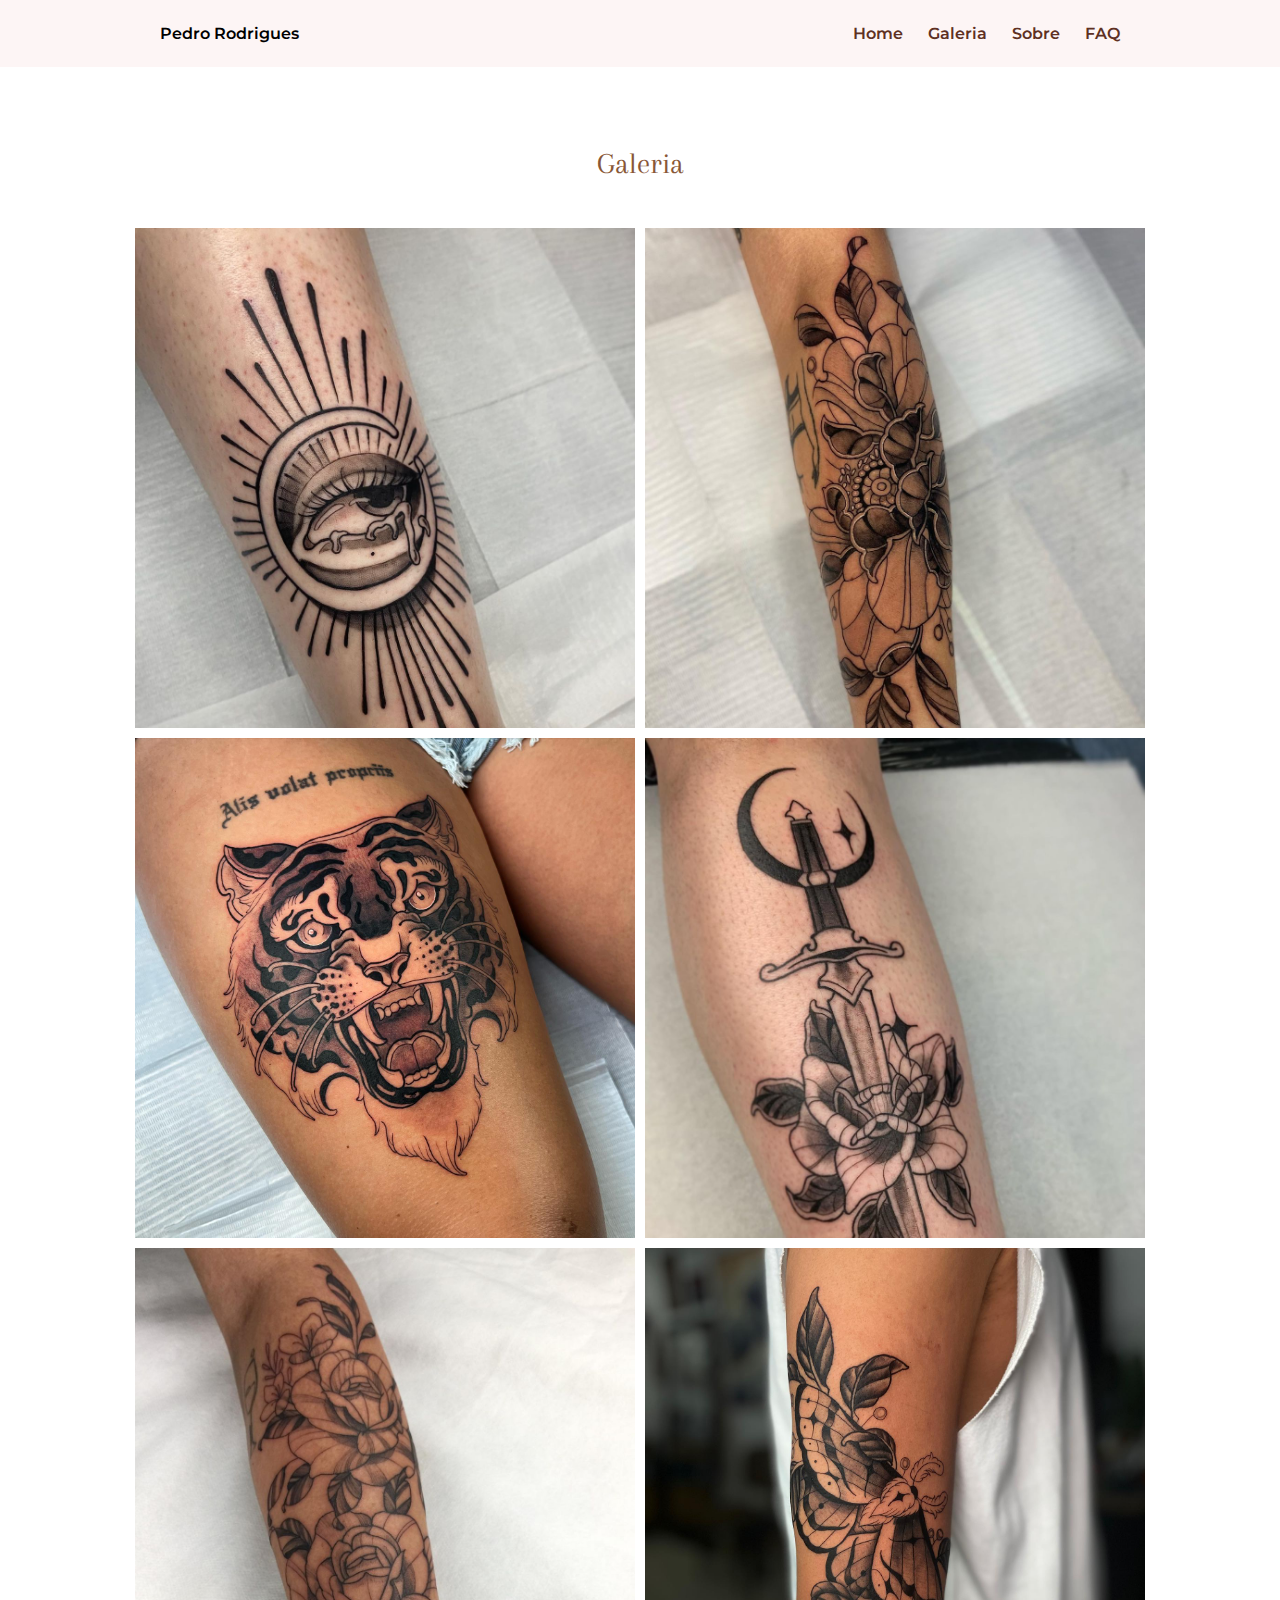
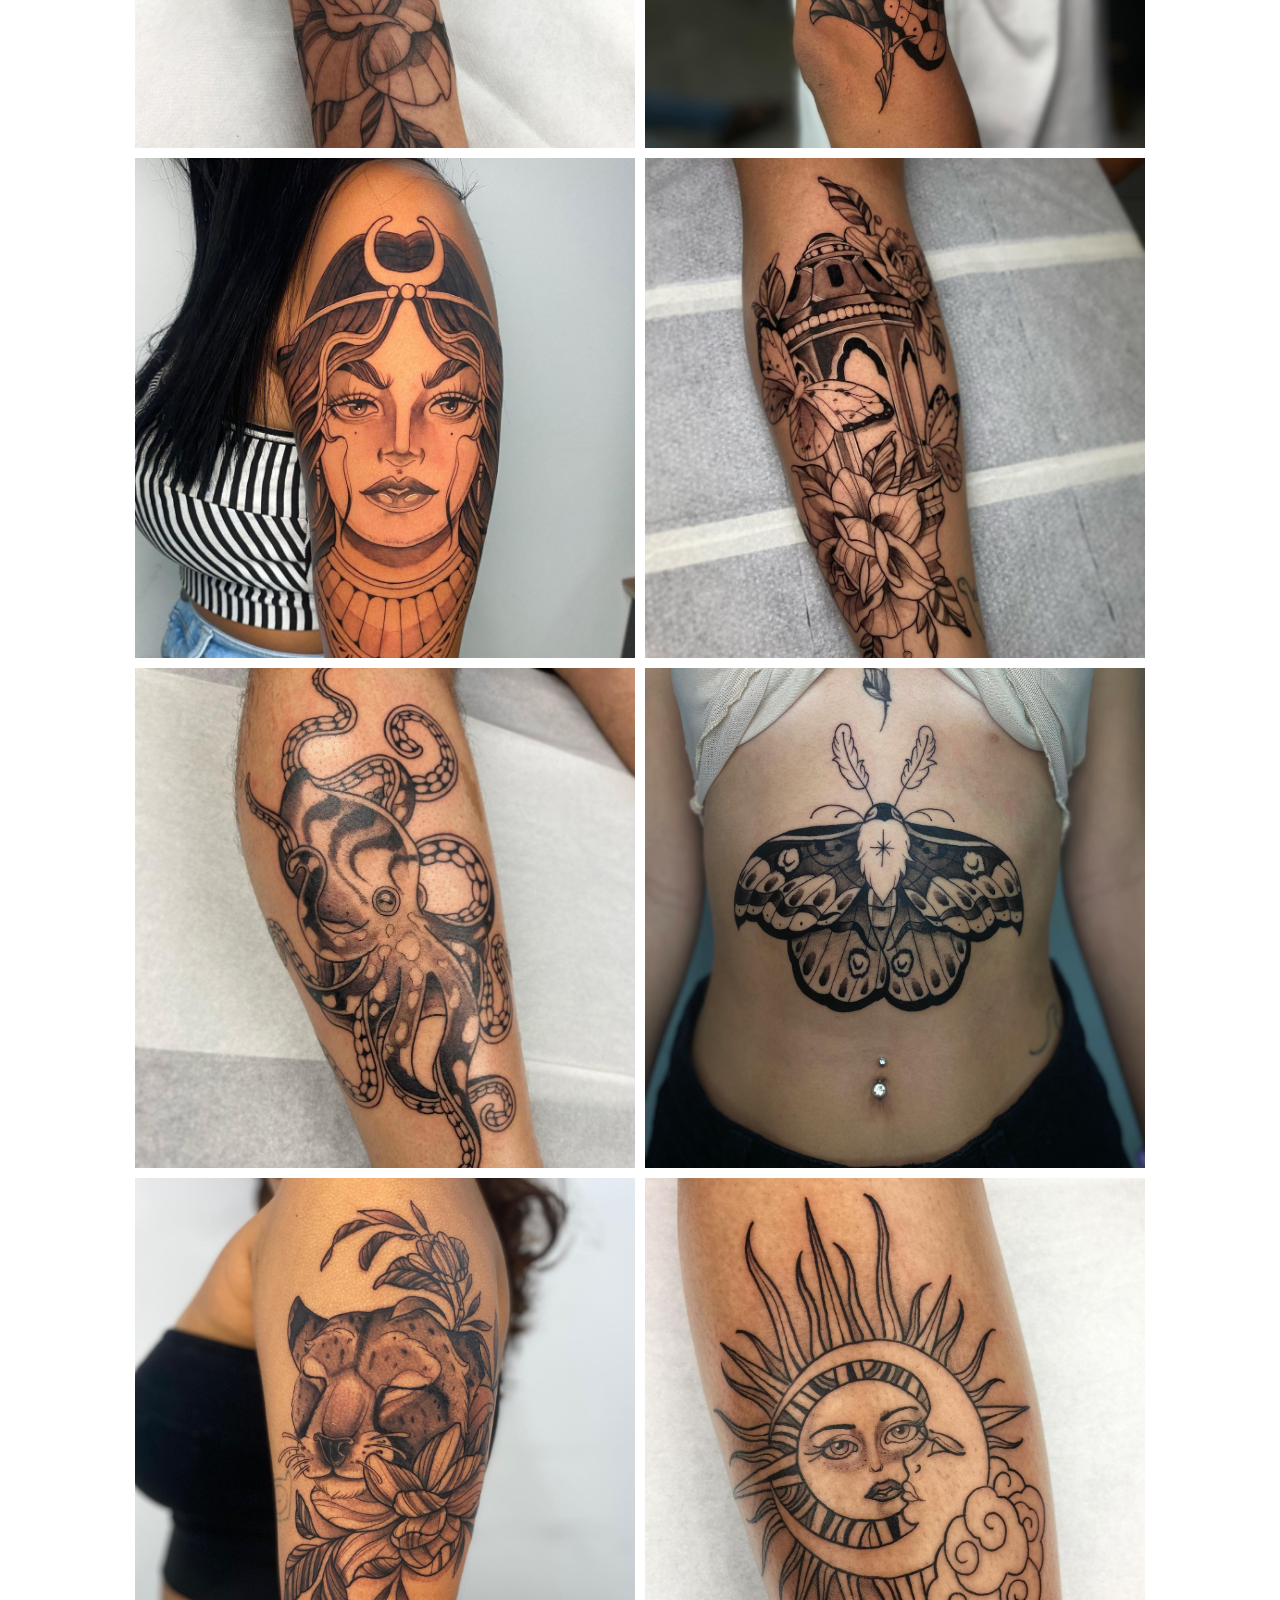
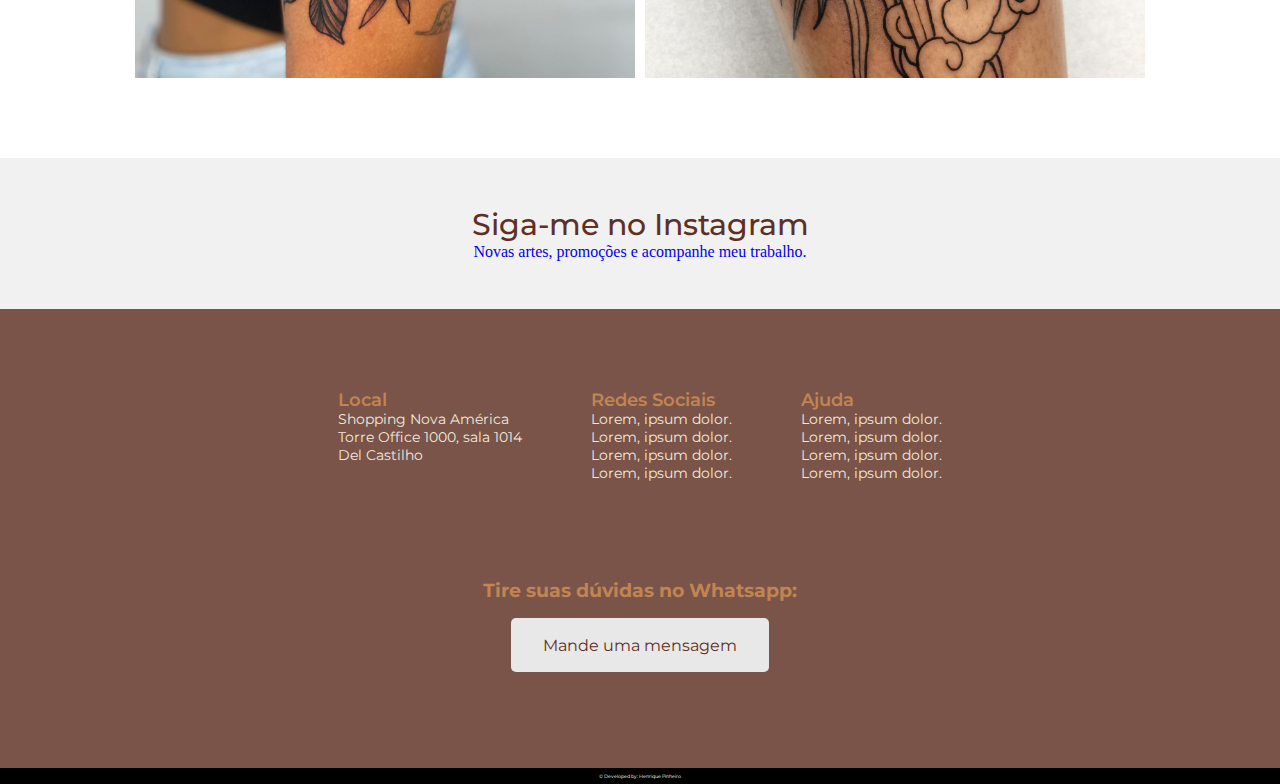
==== portfolio.html @ 28af2054 "feat: portfolio.html" ====
<!DOCTYPE html>
<html lang="pt-BR">
<head>
    <meta charset="UTF-8">
    <meta name="viewport" content="width=device-width, initial-scale=1.0">
    <title>Pedro Rodrigues | Tattoo</title>
    <link rel="stylesheet" href="./styles.css">
    <link rel="preconnect" href="https://fonts.googleapis.com">
    <link rel="preconnect" href="https://fonts.gstatic.com" crossorigin>
    <link href="https://fonts.googleapis.com/css2?family=Arapey:ital@0;1&family=Cormorant+Garamond:ital,wght@0,400;0,600;0,700;1,300;1,500;1,700&family=Montserrat:ital,wght@0,200;0,300;0,400;0,500;0,600;0,700;0,900;1,400;1,500&display=swap" rel="stylesheet">
    <link rel="stylesheet" href="https://cdnjs.cloudflare.com/ajax/libs/font-awesome/6.4.0/css/all.min.css"
    integrity="sha512-iecdLmaskl7CVkqkXNQ/ZH/XLlvWZOJyj7Yy7tcenmpD1ypASozpmT/E0iPtmFIB46ZmdtAc9eNBvH0H/ZpiBw=="
    crossorigin="anonymous" referrerpolicy="no-referrer" />
    <link rel="stylesheet" href="https://cdnjs.cloudflare.com/ajax/libs/font-awesome/6.4.2/css/all.min.css" integrity="sha512-z3gLpd7yknf1YoNbCzqRKc4qyor8gaKU1qmn+CShxbuBusANI9QpRohGBreCFkKxLhei6S9CQXFEbbKuqLg0DA==" crossorigin="anonymous" referrerpolicy="no-referrer" />
<body>
  <header>  
    <h1 href="#" class="logo">Pedro Rodrigues</h1>
    <nav class="navbar">
      <ul class="menu">
        <li class="item">
          <a href="#" class="link">Home</a>
        </li>
        <li class="item">
          <a href="#" class="link">Galeria</a>
        </li>
        <li class="item">
          <a href="#" class="link">Sobre</a>
        </li>
        <li class="item">
          <a href="#" class="link">FAQ</a>
        </li>
      </ul>
      <div class="hamburger">
        <span class="bar"></span>
        <span class="bar"></span>
        <span class="bar"></span>
      </div>
    </nav>
  </header>

  <section class="gallery">
    <div class="gallerysize">
      <h1 class="titlegallery">Galeria</h1>
      <div class="tattoos">
        <figure><img src="./img/tattoo1.jpg" alt="Tatugem 1"></figure>
        <figure><img src="./img/tattoo2.jpg" alt="Tatugem 2"></figure>
        <figure><img src="./img/tattoo3.jpg" alt="Tatugem 3"></figure>
        <figure><img src="./img/tattoo4.jpg" alt="Tatugem 4"></figure>
        <figure><img src="./img/tattoo5.jpg" alt="Tatugem 5"></figure>
        <figure><img src="./img/tattoo6.jpg" alt="Tatugem 6"></figure>
        <figure><img src="./img/tattoo7.jpg" alt="Tatugem 7"></figure>
        <figure><img src="./img/tattoo8.jpg" alt="Tatugem 8"></figure>
        <figure><img src="./img/tattoo9.jpg" alt="Tatugem 9"></figure>
        <figure><img src="./img/tattoo13.jpg" alt="Tatugem 7"></figure>
        <figure><img src="./img/tattoo12.jpg" alt="Tatugem 8"></figure>
        <figure><img src="./img/tattoo14.jpg" alt="Tatugem 9"></figure>
      </div>
    </div>
  </section>

  <a href="#" class="cardinsta">
    <h1>Siga-me no Instagram</h1>
    <p>Novas artes, promoções e acompanhe meu trabalho.</p>
  </a>

  <footer>
      <div class="sectionsfooter">
        <div class="divfooter">
          <h2>Local</h2>
          <p>Shopping Nova América</p>
          <p>Torre Office 1000, sala 1014</p>
          <p>Del Castilho</h3>
        </div>
        <div class="divfooter">
          <h2>Redes Sociais</h2>
          <p>Lorem, ipsum dolor.</p>
          <p>Lorem, ipsum dolor.</p>
          <p>Lorem, ipsum dolor.</p>
          <p>Lorem, ipsum dolor.</p>
        </div>
        <div class="divfooter">
          <h2>Ajuda</h2>
          <p>Lorem, ipsum dolor.</p>
          <p>Lorem, ipsum dolor.</p>
          <p>Lorem, ipsum dolor.</p>
          <p>Lorem, ipsum dolor.</p>
        </div>
      </div>
      <div class="linkfooter">
        <p>Tire suas dúvidas no Whatsapp:</p>
        <a href="#">Mande uma mensagem</a>
      </div>
     
  </footer>
  <p class="cop">© Developed by: <a href="#">Henrique Pinheiro</a></p>
  <script src="./main.js"></script>
</body>
</html>
---- styles.css ----
:root {
    --color-bege: #F5F5DC;
    --color-white-less: #fdf5f5;
    --color-bege-claro: #f3e9dc;
    --color-marrom-1: #895737;
    --color-marrom-2: #5e3023;
    --color-marrom-1e5: #c08552;
    --font: 'Montserrat', sans-serif;
    --font-two: 'Cormorant Garamond', serif;
    --font-arapey: 'Arapey', serif;
}

* {
    margin: 0;
    padding: 0;
    border: 0;
    box-sizing: border-box;
    font-size: 100%;
    font: inherit;
    scroll-behavior: smooth;
    vertical-align: baseline;
    list-style: none;
    text-decoration: none;
}

/* HEADER */
/* HEADER */
/* HEADER */

header {
    display: flex;
    justify-content: space-between;
    background-color: var(--color-white-less);
    padding: 1.5rem 10rem;
}
header h1 {
    font-family: var(--font);
    font-weight: 600;
}
nav {
    display: flex;
    align-items: center;
}
nav ul {
    display: flex;
    gap: 25px;
}
nav ul li a {
    font-family: var(--font);
    color: var(--color-marrom-2);
    font-weight: 600;
}

.hamburger {
    cursor: pointer;
    display: none;
}
.hamburger .bar {
    display: block;
    width: 25px;
    height: 3px;
    margin: 5px auto;
    -webkit-transition: all 0.3 ease-in-out;
    transition: all 0.3 ease-in-out;
    background-color: black;
}

/* MAIN */
/* MAIN */
/* MAIN */

main {
    display: flex;
    flex-direction: column;
    justify-content: center;
    align-items: center;

    height: 80vh;
    background-color: #7a5449;
}

main h1 {
    font-family: var(--font);
    color: var(--color-white-less);
    font-size: 3rem;
}
main h2 {
    font-family: var(--font);
    color: var(--color-white-less);
    font-size: 1.2rem;
}


/* INTRODUCTION */
/* INTRODUCTION */
/* INTRODUCTION */

.containertextintro {
    margin: 4rem 0rem 5rem 0rem;
}
.textintro {
    font-family: var(--font-arapey);
    font-size: 1.3rem;
    color: #1F2021;
    text-align: center;
    margin: 5px 0;
}
.threepoints {
    display: flex;
    flex-direction: column;
    justify-content: center;
    align-items: center;
    gap: 10px;
    margin-bottom: 5rem;
}
.threepoints span {
    width: 6px;
    height: 6px;
    background-color: #1F2021;
    display: block;
    border-radius: 100%;
}
.pedidopedro, .pedidopedro2 {
    display: grid;
    grid-template-columns: 1fr 1fr;
    width: 100%;
    height: 70vh;
    position: relative;
}
.pedidopedro .portfoliopedro,
.pedidopedro .tattoosautorais {
  width: 100%;
  height: 100%;
  background-size: cover;
  background-repeat: no-repeat;
  background-position: center;
  position: relative;
  display: flex;
  justify-content: center;
  flex-direction: column;
  align-items: center;
}
.pedidopedro .portfoliopedro {
    background-image: url('./img/bgportf.jpg'); 
  }
  .pedidopedro .tattoosautorais {
    background-image: url('./img/bgautorais.jpg'); 
  }
  .pedidopedro a {
    color: white; 
    font-size: 5rem; 
    text-align: center;
    z-index: 1;
    border-bottom: 1px solid #fff;
    text-align: center;
    font-family: "Montserrat", sans-serif, monospace;
    box-shadow: inset 0 0 0 0 #d4d4d4;
    -webkit-transition: ease-out 0.4s;
    -moz-transition: ease-out 0.4s;
    transition: ease-out 0.4s;
    &:hover {
      box-shadow: inset 400px 0 0 0 #ffffff;
      color: #7a5449;
    }
  }
  .pedidopedro .portfoliopedro p,
  .pedidopedro .tattoosautorais p {
    font-family: var(--font-arapey);
    font-size: 1.5rem;
    margin-top: 1rem;
    color: #d6d6d6;
  }
.aboutme {
    background-color: #7a5449;
    font-family: "Montserrat", sans-serif, monospace;
    color: #fff;
    font-size: 1rem;
    padding: 2rem 1.5rem;
}
.pedroimg {
    background-image: url('./img/bgtattoo.jpg'); 
    width: 100%;
  height: 100%;
  background-size: cover;
  background-repeat: no-repeat;
  background-position: center;
}

.portfoliogallerycontainer {
    display: flex;
    flex-wrap: wrap;
}

/* GALLERY */
/* GALLERY */
/* GALLERY */

.gallery {
    display: flex;
    flex-direction: column;
    justify-content: center;
    align-items: center;
    background-color: #FFF;
}
.gallerysize {
	width: 100%;
	margin: 0 auto;

    margin: 5rem 0rem;
}
.gallerysize .titlegallery {
    text-align: center;
    font-size: 1.9rem;
    font-family: var(--font-arapey);
    color: var(--color-marrom-1);
    font-weight: 500;
}
.gallerysize .tattoos {
    display: flex;
    gap: 10px;
    flex-wrap: wrap;
    justify-content: center;
    align-items: center;
    margin-top: 3rem;
}
.figureinsta {
    display: flex;
    flex-direction: column;
    background-color: var(--color-marrom-2);
    justify-content: center;
    align-items: center;
}
.gallerysize .tattoos figure .img {
    width: 500px;

    display: flex;
    flex-direction: column;
    justify-content: center;
    align-items: center;
}
.gallerysize .tattoos figure {
    overflow: hidden;
    aspect-ratio: 1;
    max-width: 500px;
}
@media (max-width: 980px) {
    .gallerysize .tattoos figure {
        max-width: 460px;
    }
}
@media (max-width: 930px) {
    .gallerysize .tattoos figure {
        max-width: 390px;
    }
}
@media (max-width: 785px) {
    .gallerysize .tattoos figure {
        max-width: 340px;
    }
}
@media (max-width: 690px) {
    .gallerysize .tattoos figure {
        max-width: 300px;
    }
}
@media (max-width: 600px) {
    .gallerysize .tattoos figure {
        max-width: 100%;
        padding: 1rem;
    }
}
.gallerysize .tattoos figure img {
    width: 100%;
    cursor: pointer;
    -webkit-transform: scale(1);
	transform: scale(1);
	-webkit-transition: .3s ease-in-out;
	transition: .3s ease-in-out;
}
.gallerysize figure:hover img {
    -webkit-transform: scale(1.3);
	transform: scale(1.3);
}

.cardinsta {
    width: 100%;
    background-color: #f1f1f1;
    padding: 3rem 0rem;
    display: flex;
    flex-direction: column;
    justify-content: center;
    align-items: center;
}
.cardinsta h1 {
    text-align: center;
    font-size: 1.9rem;
    font-family: var(--font);
    color: var(--color-marrom-2);
    font-weight: 500;
}


/* DOUBTS */
/* DOUBTS */
/* DOUBTS */

.doubts {
    background-color: var(--color-white-less);
}
.doubtssize {
    max-width: 1000px;
	width: 100%;
	margin: 0 auto;

    padding: 7rem 0rem 2rem 0rem;
}
.doubtssize .faqtitle {
    position: relative;
}
.doubtssize .faqtitle h1 {
    text-align: center;
    font-size: 8rem;
    font-family: var(--font-arapey);
    font-weight: 600;
    background: linear-gradient(to bottom, #c08552, #F5F5DC);
    -webkit-background-clip: text;
    color: transparent;
    opacity: 60%;
}
.doubtssize .faqtitle p {
    position: absolute;
    left: 30%;
    top: 33%;

    font-size: 3rem;
    font-family: var(--font-two);
    color: var(--color-marrom-2);
}
.cardsdoubts {
    margin-top: 1rem;
}
.cardquestion {
    &:nth-child(-n + 3) {
        border-bottom: 2px solid #e9e8e8;
    }
}
.question {
    display: flex;
    align-items: center;
    justify-content: space-between;
    padding: 2.2rem;
    cursor: pointer;
}
.question:hover {
    background-color: #f6f6f6;
}
.question:hover h2 {
    text-decoration: underline;
}
.cardquestion .question h2 {
    font-size: 1.2rem;
    font-family: var(--font);
    font-weight: 550;
}
.cardquestion .answer {
    display: none;
    padding: 1.4rem 0rem 2rem 2.2rem;
}
.cardquestion .answer.active {
    display: block;
}
.cardquestion .answer p {
    font-family: var(--font);
    font-weight: 450;
    color: #000;
    margin-top: .6rem;
}

.orcament {
    background-color: var(--color-white-less);
    padding: 1rem 0rem;
}
.sizeorcament {
    max-width: 800px;
    width: 100%;
    margin: 0 auto;
}
.sizeorcament h1 {
    font-size: 1.2rem;
    font-family: var(--font);
    font-weight: 550;
    text-align: center;
    margin-bottom: 4rem;
}
.sizeorcament .doubtsbutton {
    padding: 1.5rem 2rem;
    background-color: var(--color-marrom-2);
    font-family: var(--font);
    color: #ffffff;
}

/* FOOTER */
/* FOOTER */
/* FOOTER */

footer {
    background-color: #7a5449;
    padding: 5rem 5rem 0rem 5rem;

    display: flex;
    flex-direction: column;
    align-items: center;
    justify-content: center;
}
.sectionsfooter {   
    width: 60%;
    display: flex;
    justify-content: space-around;
}
.linkfooter {
    display: flex;
    flex-direction: column;
    justify-content: center;
    align-items: center;
    padding: 6rem 0rem;
}
.linkfooter p {
    font-family: var(--font);
    color: var(--color-marrom-1e5);
    font-size: 1.2rem;
    font-weight: 700;
}
.linkfooter a {
    background-color: #e9e8e8;
    padding: 1.1rem 2rem;
    border-radius: 5px;
    margin-top: 1rem;
    font-family: var(--font);
    color: var(--color-marrom-2);
}
.divfooter {
    display: flex;
    flex-direction: column;
}
.divfooter h2 {
    font-family: var(--font);
    color: var(--color-marrom-1e5);
    font-size: 1.1rem;
    font-weight: 600;
}
.divfooter p {
    font-family: var(--font);
    color: var(--color-bege-claro);
    font-size: .9rem;
}


.cop {
    background-color: #000000;
    text-align: center;
    font-family: var(--font);
    color: #fff;
    padding: .3rem;
    font-size: .3rem;
}
.cop a {
    font-family: var(--font);
    color: #fff;
    font-size: .3rem;
}


/* RESPONSIVE 678px */
/* RESPONSIVE 678px */
/* RESPONSIVE 678px */

@media (max-width: 678px) {
    header {
        padding: 1.5rem 2rem;
    }
    .menu {
        position: fixed;
        z-index: 777;
        left: -100%;
        top: 0px;
        gap: 0;
        flex-direction: column;
        justify-content: center;
        background-color: var(--color-marrom-2);
        width: 100%;
        height: 100%;
        text-align: center;
        transition: 0.3s;
    }
    .item {
        margin: 25px 0;
    }
    .link {
        color: white;
      }
      .menu.active {
        left: 0;
      }
      .hamburger {
        display: block;
        z-index: 777;
      }
      .hamburger.active {
        position: fixed;
        right: 15px;
      }
      .hamburger.active .bar:nth-child(2) {
        opacity: 0;
      }
      .hamburger.active .bar:nth-child(1) {
        transform: translateY(8px) rotate(45deg);
        background-color: white;
      }
      .hamburger.active .bar:nth-child(3) {
        transform: translateY(-8px) rotate(-45deg);
        background-color: white;
      }


    .sizeabout {
        flex-direction: column;
        justify-content: center;
        align-items: center;
    }
    .sizeabout img {
        max-width: 100%;
    }
    .sizeabout h1, .sizeabout p {
        text-align: center;
        padding: 0rem 1rem;
    }
}
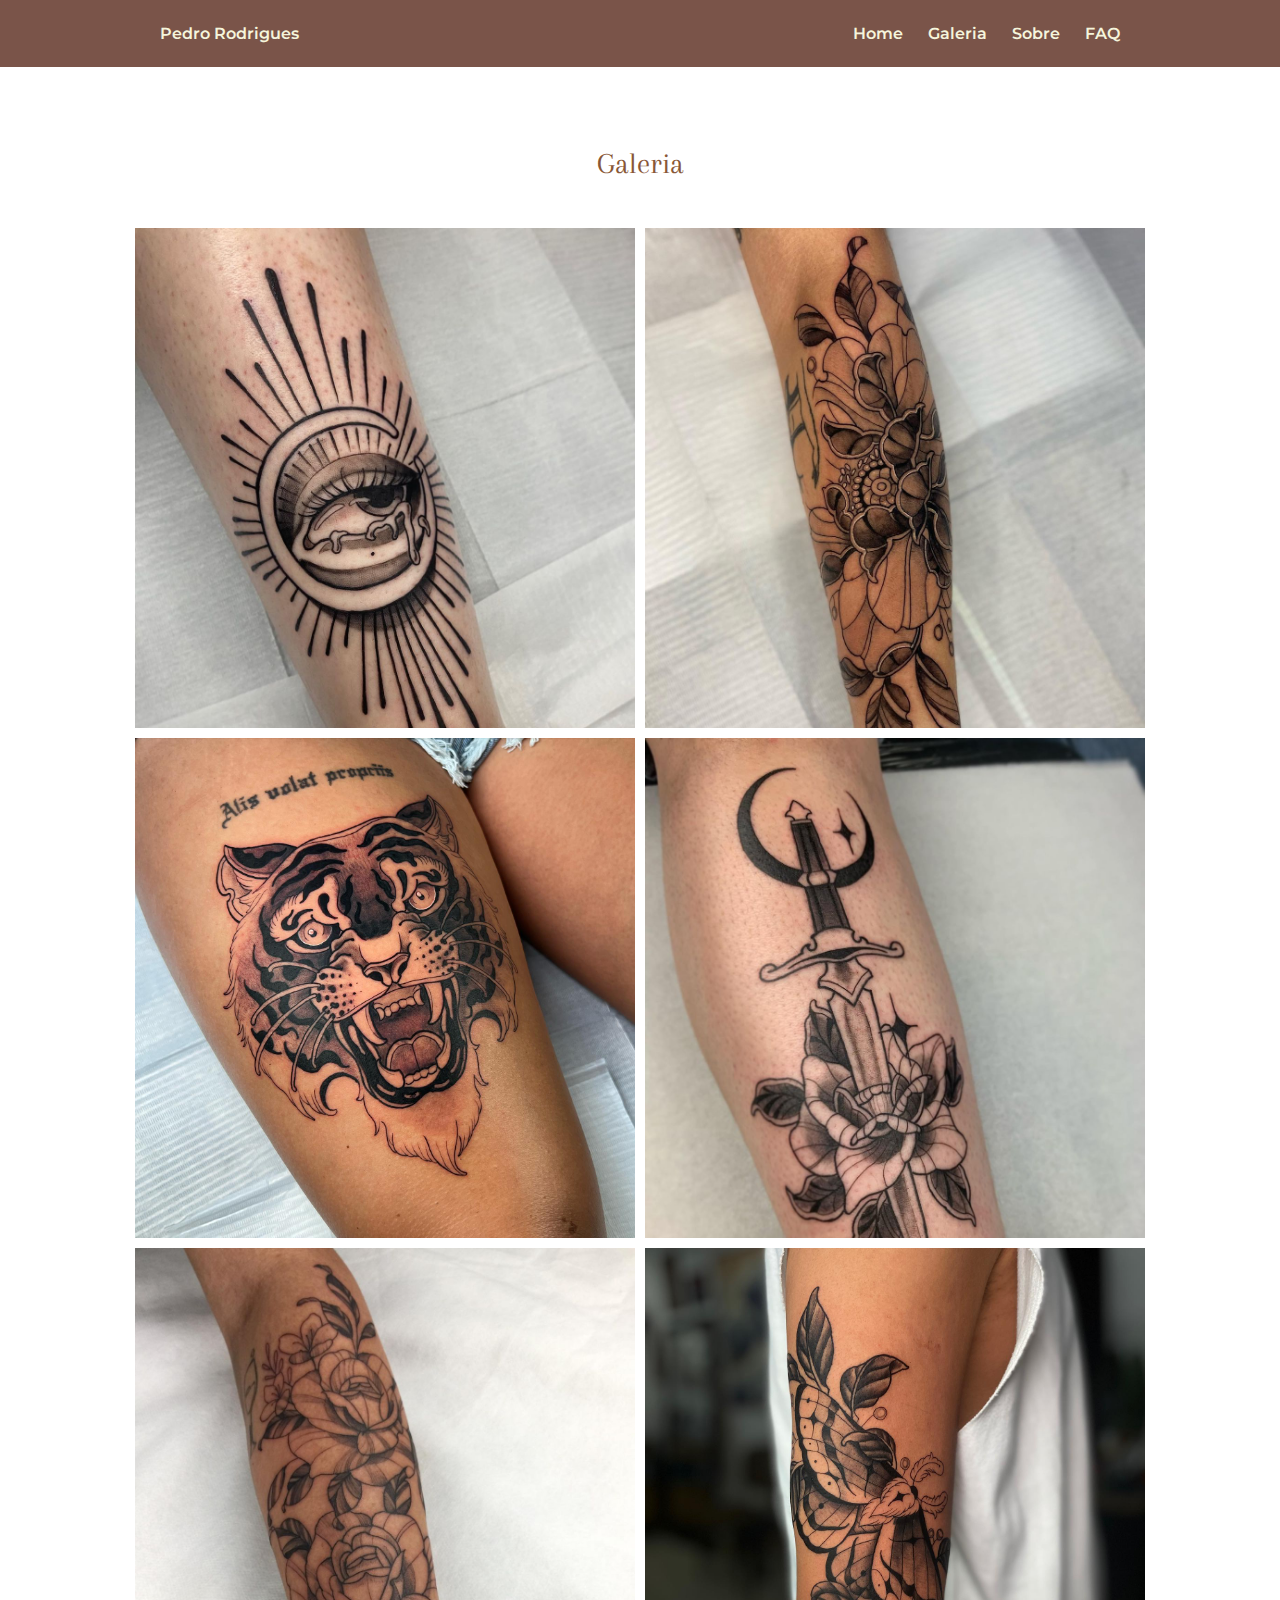
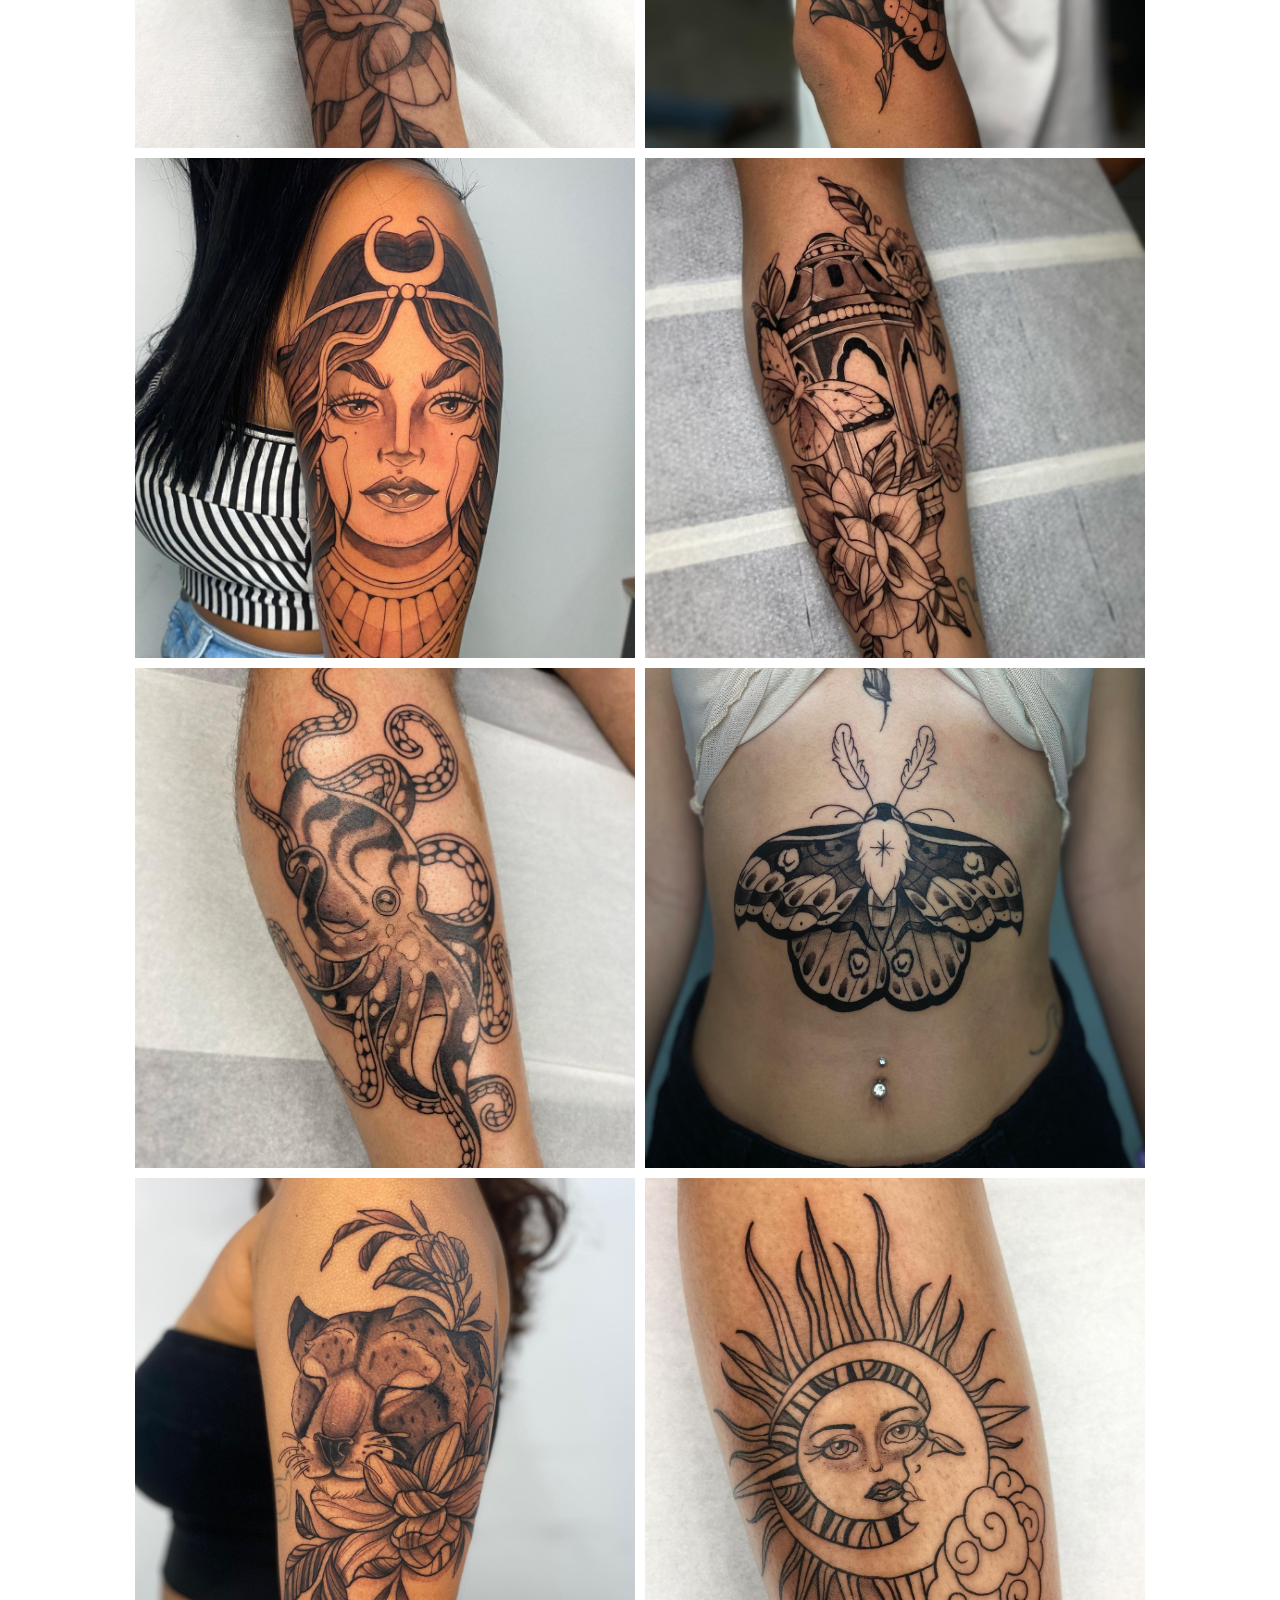
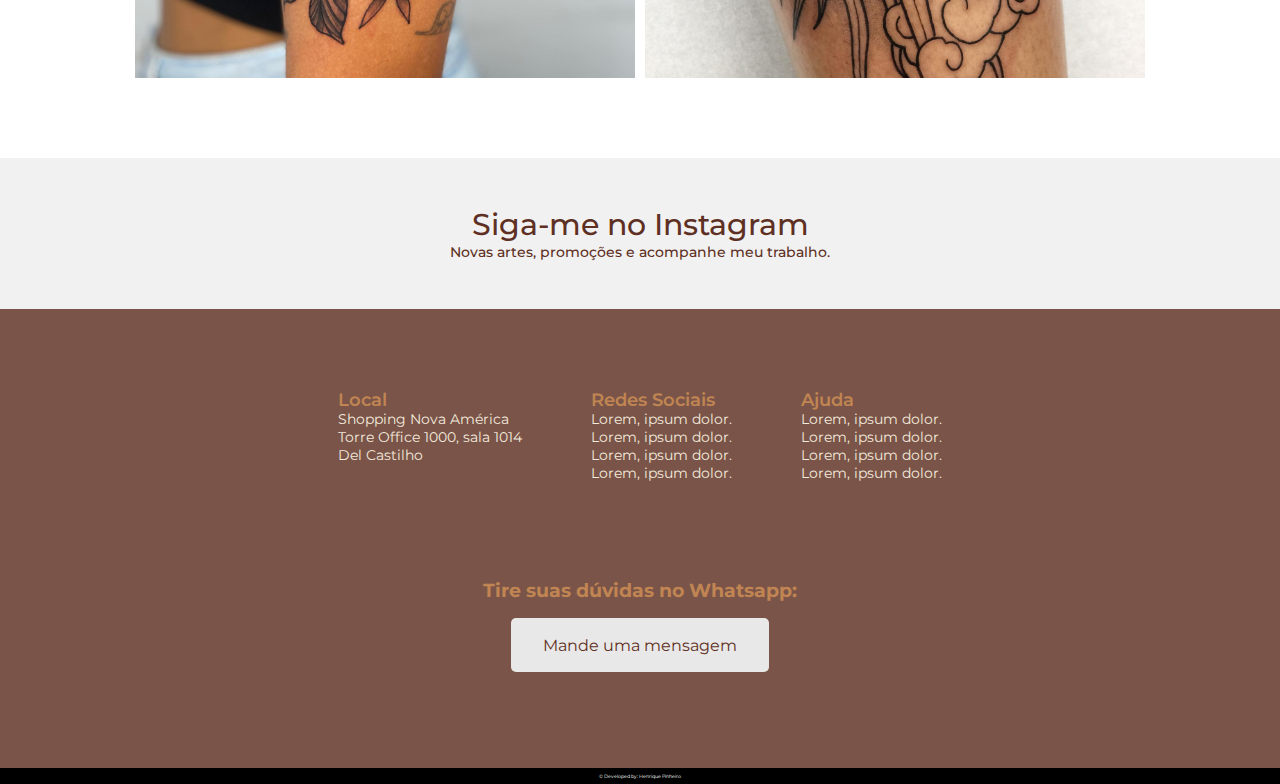
==== commit e9f78f01: "feat: responsive bg's and footer" ====
--- a/portfolio.html
+++ b/portfolio.html
@@ -4,6 +4,7 @@
     <meta charset="UTF-8">
     <meta name="viewport" content="width=device-width, initial-scale=1.0">
     <title>Pedro Rodrigues | Tattoo</title>
+    <link rel="icon" href="./img/pedro.png">
     <link rel="stylesheet" href="./styles.css">
     <link rel="preconnect" href="https://fonts.googleapis.com">
     <link rel="preconnect" href="https://fonts.gstatic.com" crossorigin>
--- a/styles.css
+++ b/styles.css
@@ -30,12 +30,13 @@
 header {
     display: flex;
     justify-content: space-between;
-    background-color: var(--color-white-less);
+    background-color: #7a5449;
     padding: 1.5rem 10rem;
 }
 header h1 {
     font-family: var(--font);
     font-weight: 600;
+    color: var(--color-bege);
 }
 nav {
     display: flex;
@@ -47,7 +48,7 @@
 }
 nav ul li a {
     font-family: var(--font);
-    color: var(--color-marrom-2);
+    color: var(--color-bege);
     font-weight: 600;
 }
 
@@ -178,18 +179,21 @@
     padding: 2rem 1.5rem;
 }
 .pedroimg {
-    background-image: url('./img/bgtattoo.jpg'); 
-    width: 100%;
+background-image: url('./img/bgtattoo.jpg'); 
+width: 100%;
   height: 100%;
   background-size: cover;
   background-repeat: no-repeat;
   background-position: center;
 }
 
-.portfoliogallerycontainer {
-    display: flex;
-    flex-wrap: wrap;
-}
+@media (max-width: 768px) {
+    .pedidopedro,
+    .pedidopedro2 {
+      grid-template-columns: 1fr;
+      height: 85vh;
+    }
+  }
 
 /* GALLERY */
 /* GALLERY */
@@ -298,7 +302,13 @@
     color: var(--color-marrom-2);
     font-weight: 500;
 }
-
+.cardinsta p {
+    text-align: center;
+    font-size: .9rem;
+    font-family: var(--font);
+    color: var(--color-marrom-2);
+    font-weight: 500;
+}
 
 /* DOUBTS */
 /* DOUBTS */
@@ -452,6 +462,15 @@
     font-family: var(--font);
     color: var(--color-bege-claro);
     font-size: .9rem;
+}
+
+@media (max-width: 1060px) {
+    .sectionsfooter {   
+        width: 80%;
+        display: flex;
+        flex-wrap: wrap;
+        gap: 40px;
+    }
 }
 
 
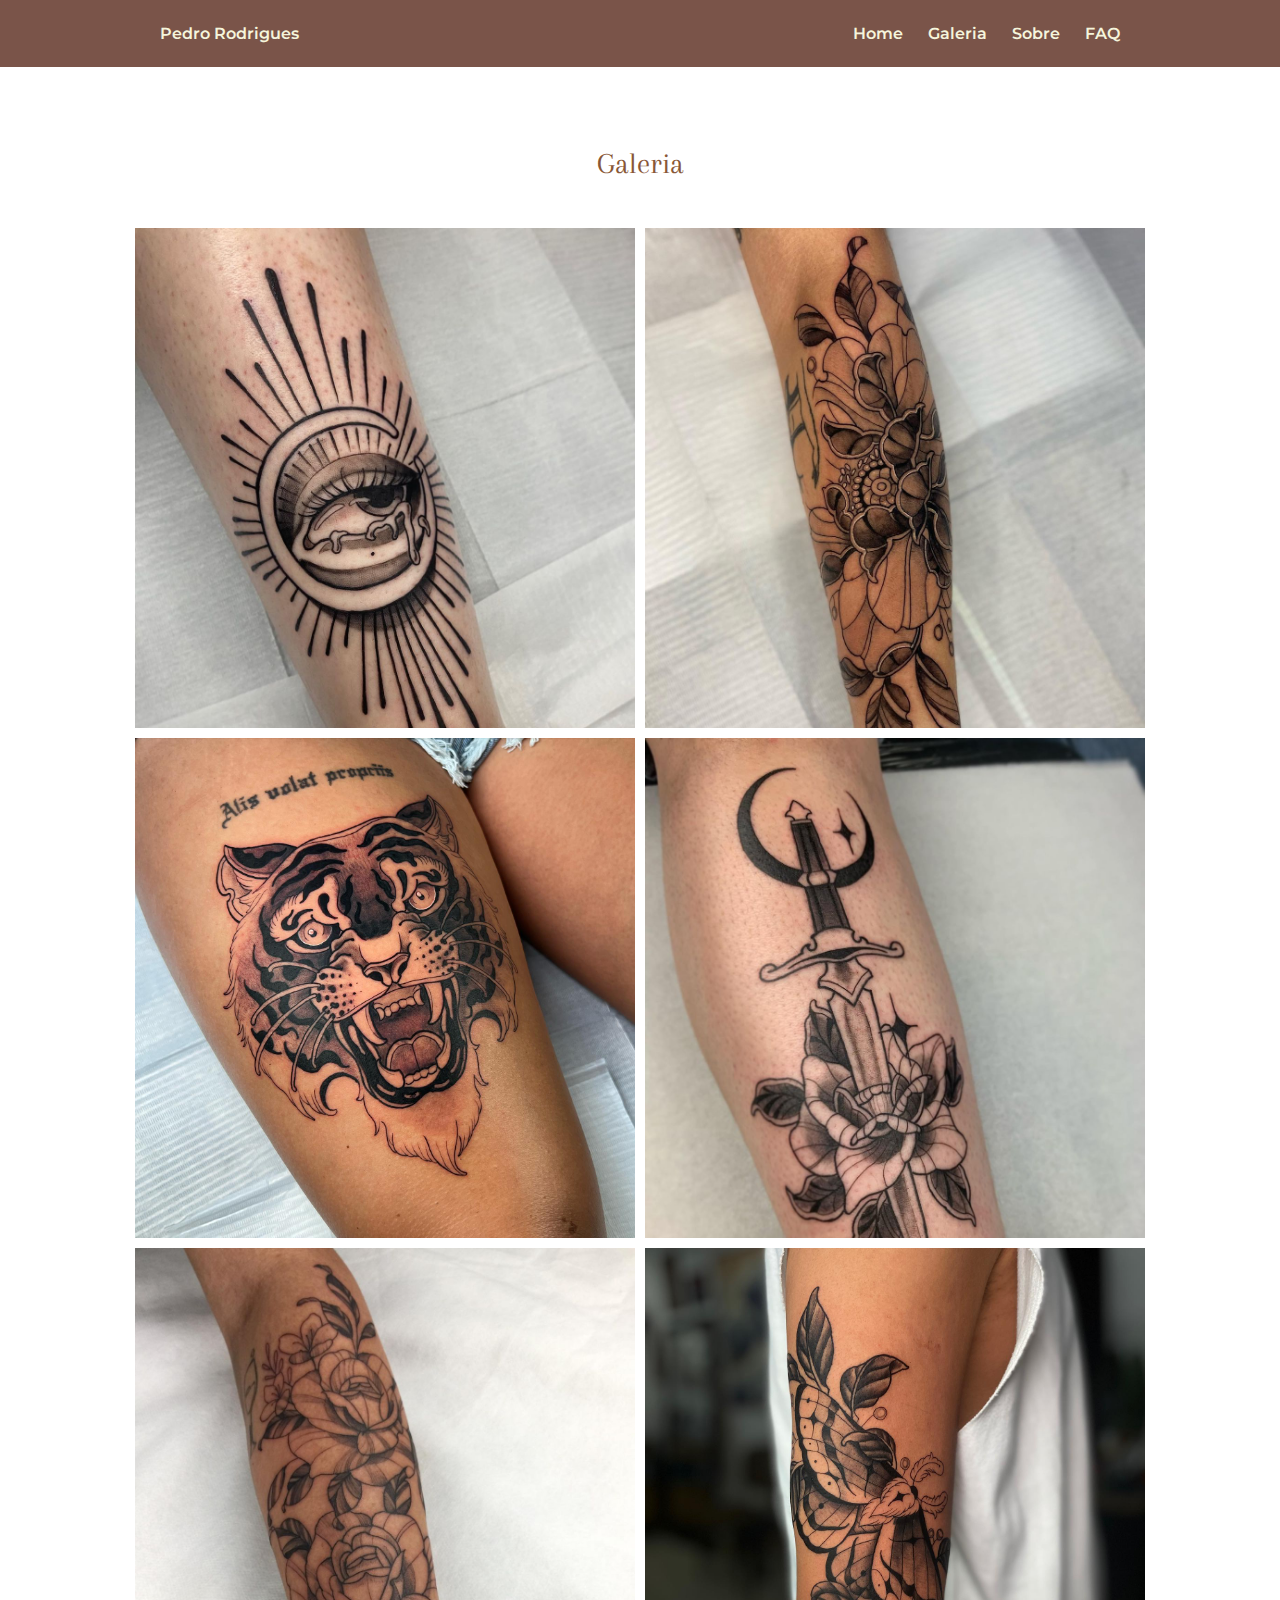
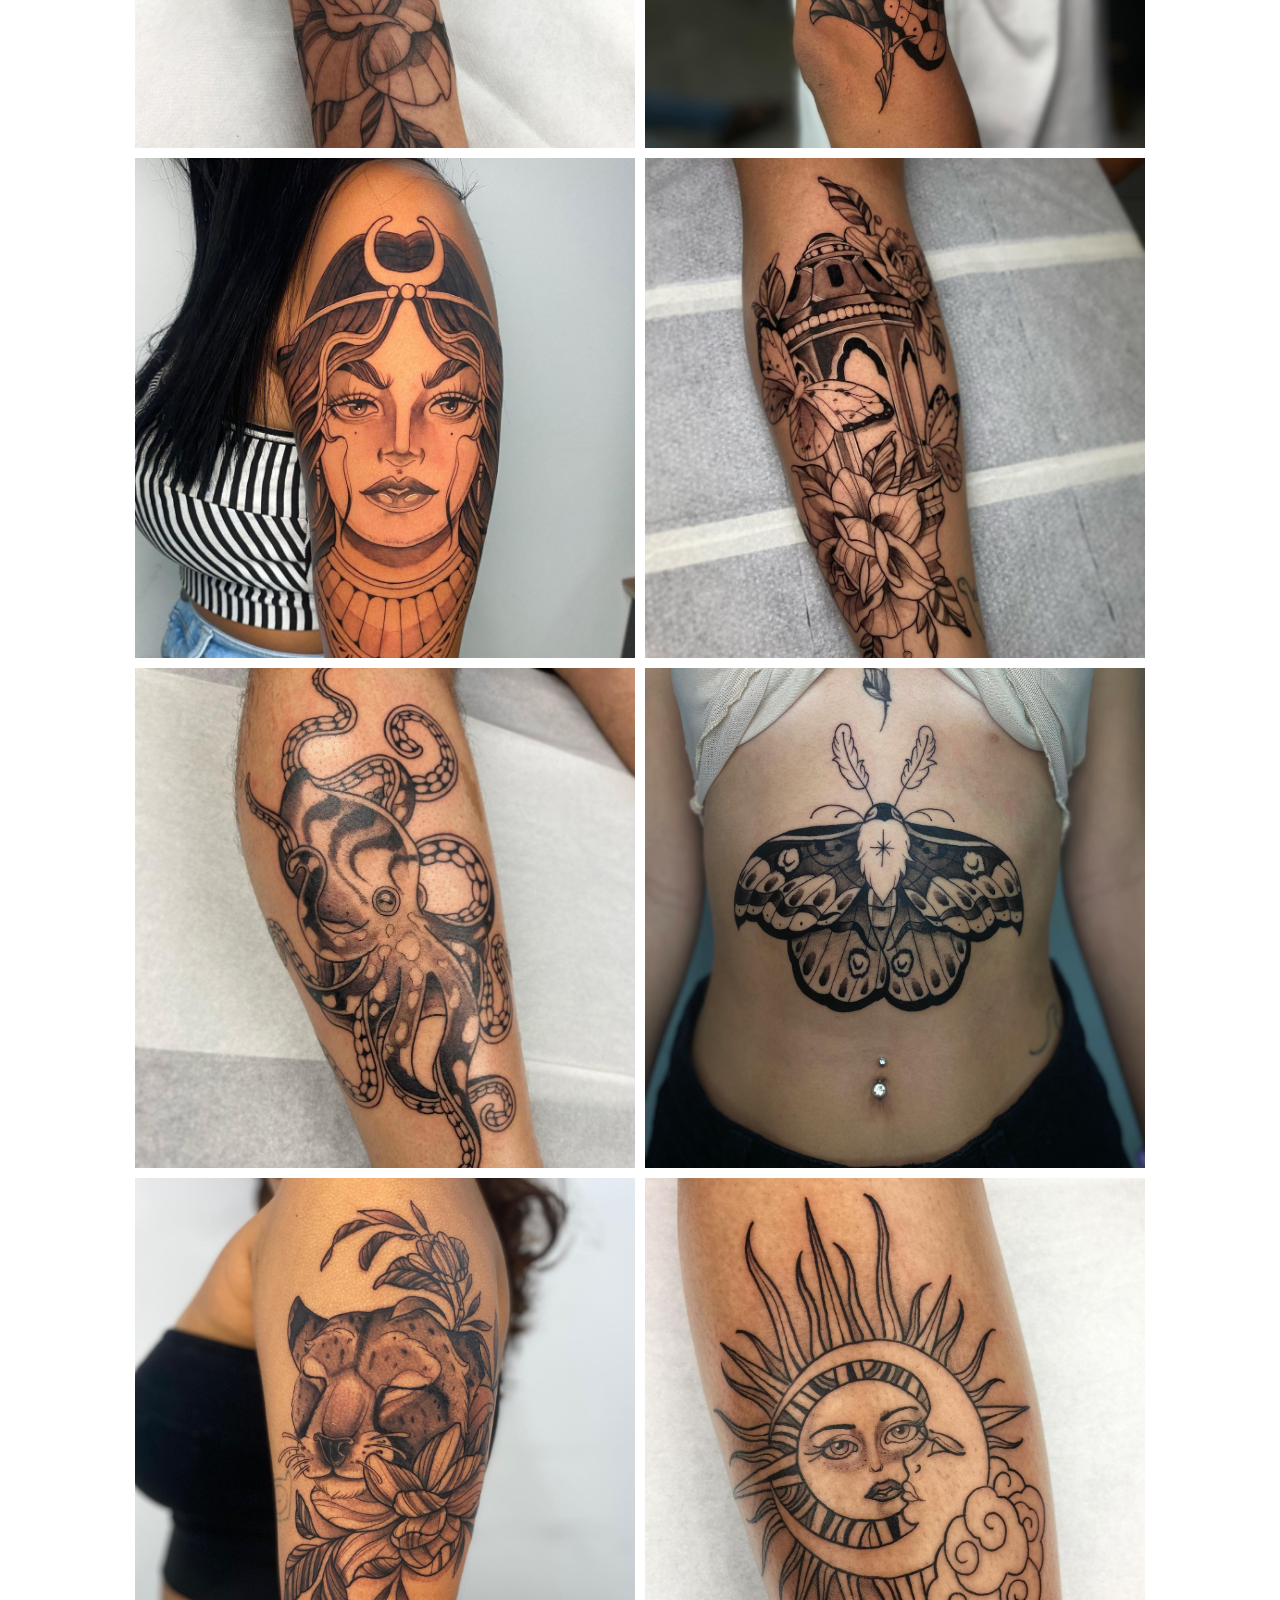
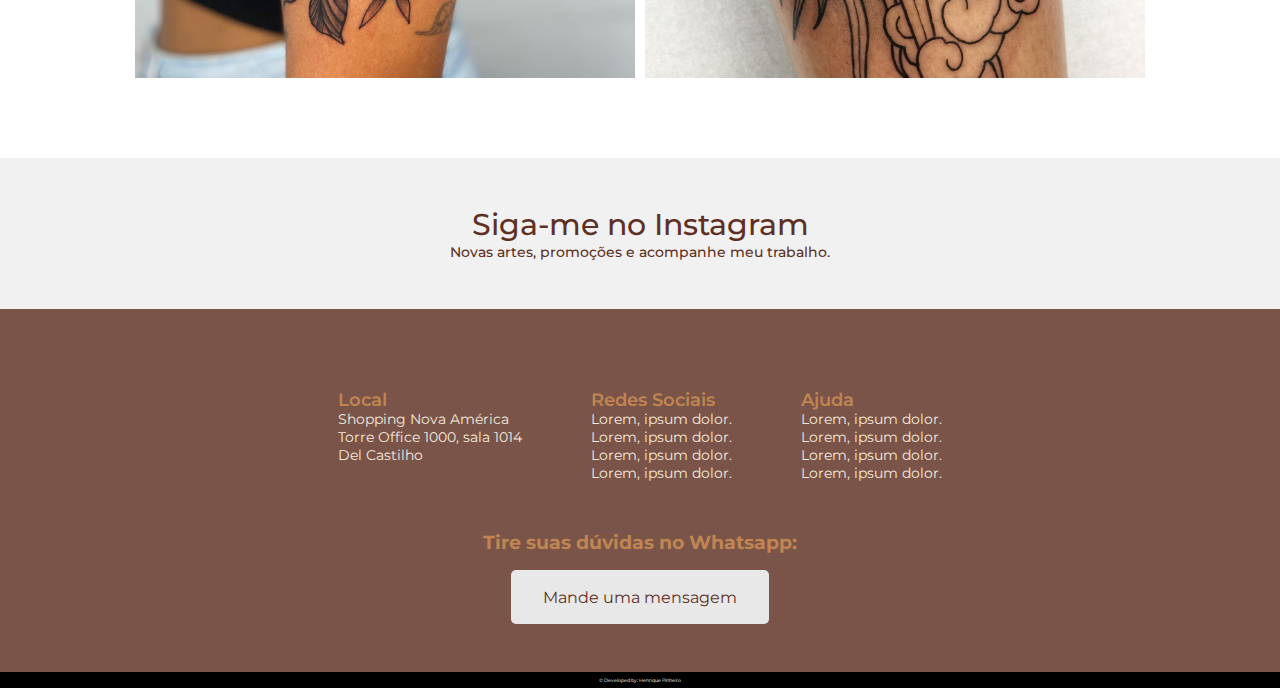
==== commit c433c64b: "feat: responsive index.html and add link to home" ====
--- a/portfolio.html
+++ b/portfolio.html
@@ -19,7 +19,7 @@
     <nav class="navbar">
       <ul class="menu">
         <li class="item">
-          <a href="#" class="link">Home</a>
+          <a href="/index.html" class="link">Home</a>
         </li>
         <li class="item">
           <a href="#" class="link">Galeria</a>
--- a/styles.css
+++ b/styles.css
@@ -432,7 +432,7 @@
     flex-direction: column;
     justify-content: center;
     align-items: center;
-    padding: 6rem 0rem;
+    padding: 3rem 0rem;
 }
 .linkfooter p {
     font-family: var(--font);
@@ -464,30 +464,41 @@
     font-size: .9rem;
 }
 
+
+
+
+.cop {
+    background-color: #000000;
+    text-align: center;
+    font-family: var(--font);
+    color: #fff;
+    padding: .3rem;
+    font-size: .3rem;
+}
+.cop a {
+    font-family: var(--font);
+    color: #fff;
+    font-size: .3rem;
+}
+/* RESPONSIVE 1060px */
+/* RESPONSIVE 1060px */
+/* RESPONSIVE 1060px */
+
 @media (max-width: 1060px) {
     .sectionsfooter {   
         width: 80%;
         display: flex;
-        flex-wrap: wrap;
-        gap: 40px;
-    }
-}
-
-
-.cop {
-    background-color: #000000;
-    text-align: center;
-    font-family: var(--font);
-    color: #fff;
-    padding: .3rem;
-    font-size: .3rem;
-}
-.cop a {
-    font-family: var(--font);
-    color: #fff;
-    font-size: .3rem;
-}
-
+        flex-direction: column;
+        gap: 20px;
+    }
+    .divfooter {
+        justify-content: center;
+        align-items: center;
+    }
+    .divfooter a {
+        text-align: center;
+    }
+}
 
 /* RESPONSIVE 678px */
 /* RESPONSIVE 678px */
@@ -554,3 +565,41 @@
         padding: 0rem 1rem;
     }
 }
+
+/* RESPONSIVE 450px */
+/* RESPONSIVE 450px */
+/* RESPONSIVE 450px */
+
+@media (max-width: 450px) {
+    main h1 {
+    font-size: 2rem;
+    }
+    .pedidopedro,
+    .pedidopedro2 {
+      grid-template-columns: 1fr;
+      height: 57vh;
+    }
+    .pedidopedro a {
+    font-size: 3rem; 
+    }
+    .pedroimg {
+        height: 40vh;
+    }
+    .doubtssize .faqtitle   {
+        margin-top: 8em;
+    }
+    .doubtssize .faqtitle p {
+        font-size: 1.6rem;
+        left: 17%;
+        top: 40%;
+    }
+    footer {
+        padding: 2rem 2rem 0rem 2rem;
+    }
+    .linkfooter p {
+        text-align: center;
+    }
+    .linkfooter a {
+        padding: 1rem 1.5rem;
+    }
+}
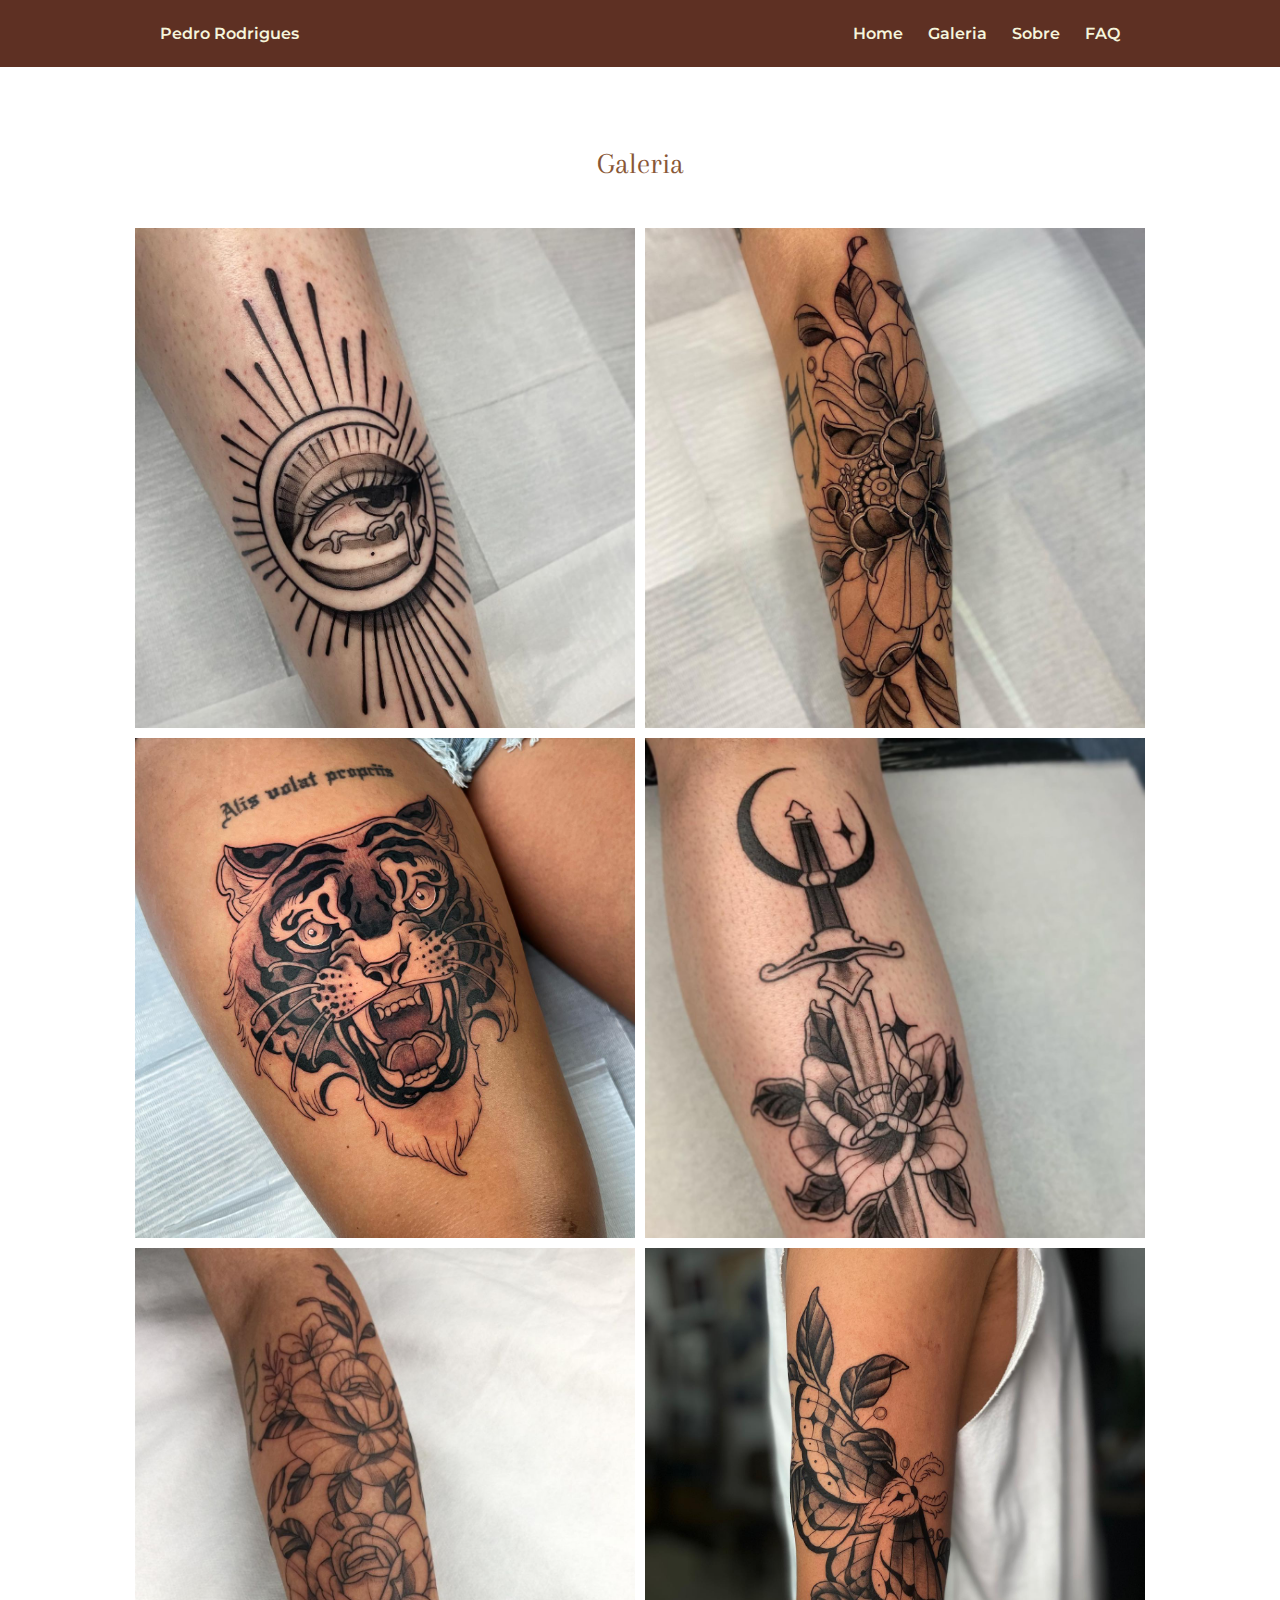
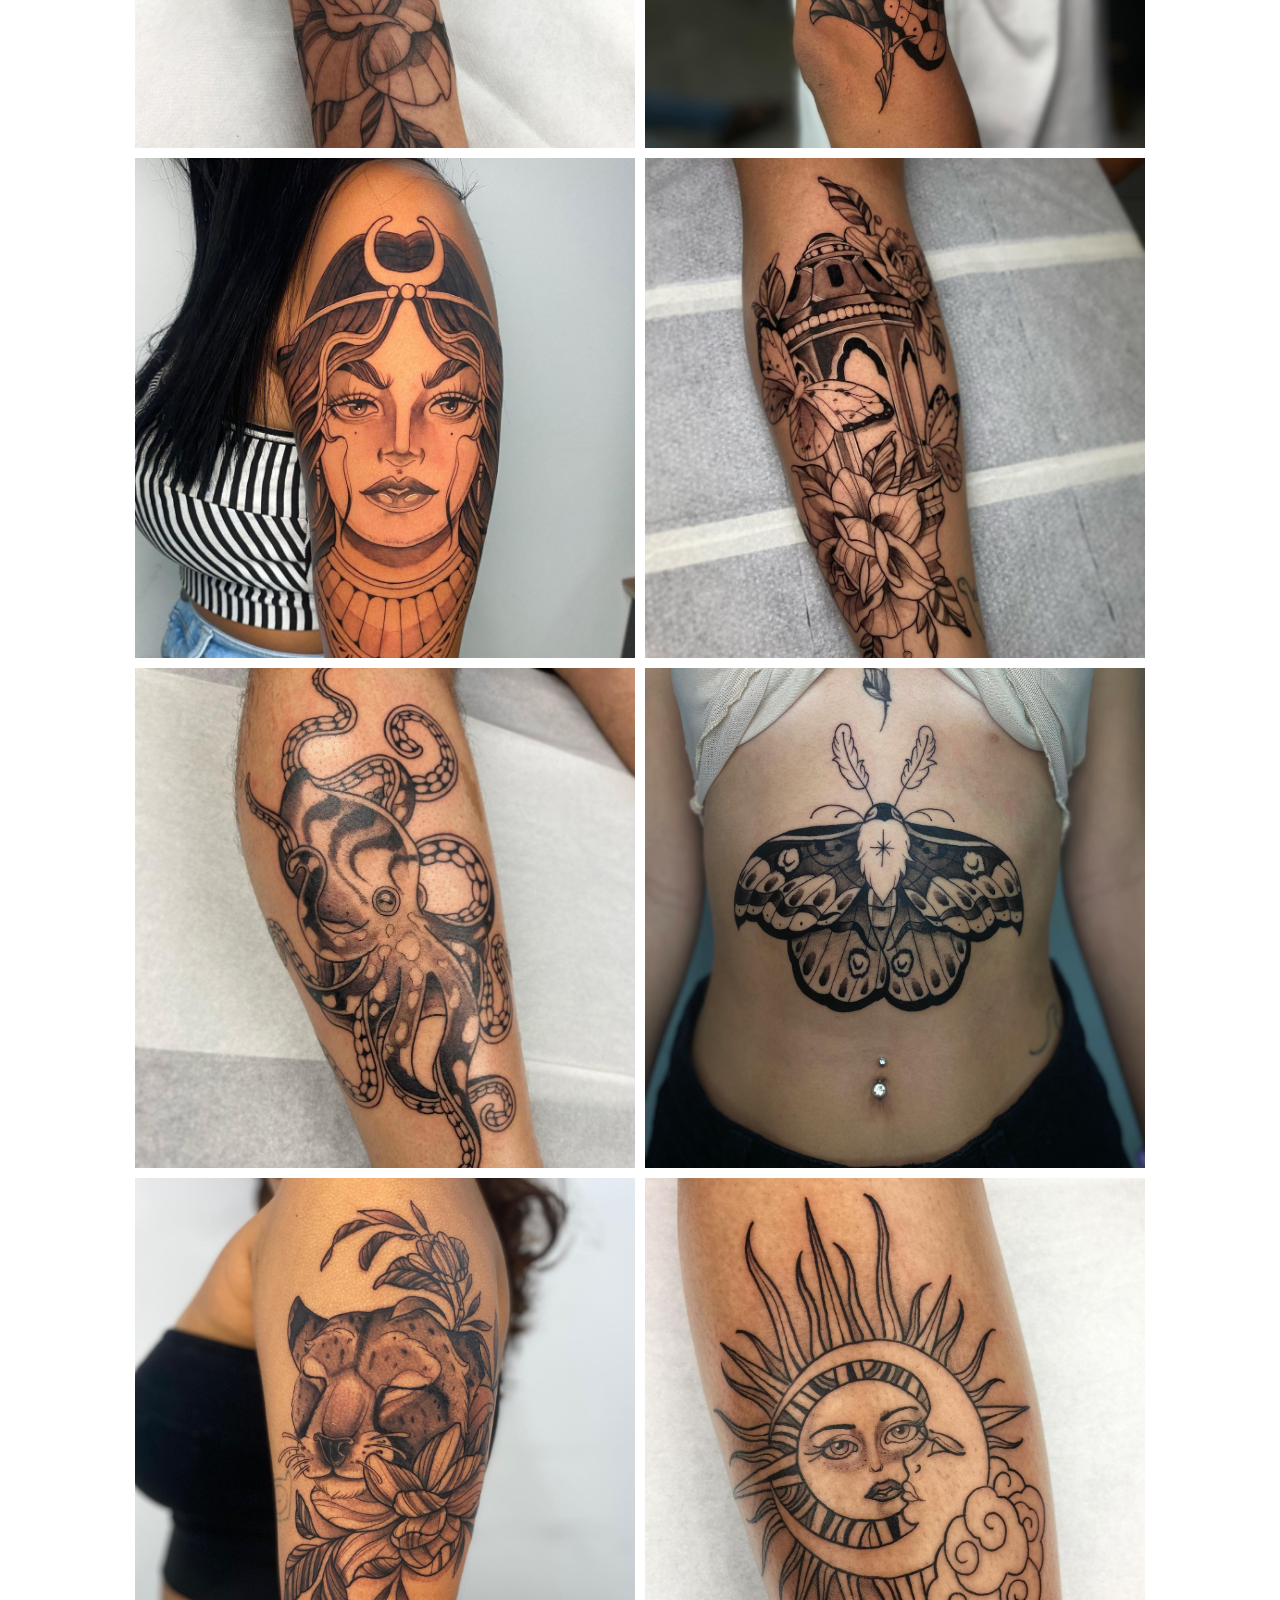
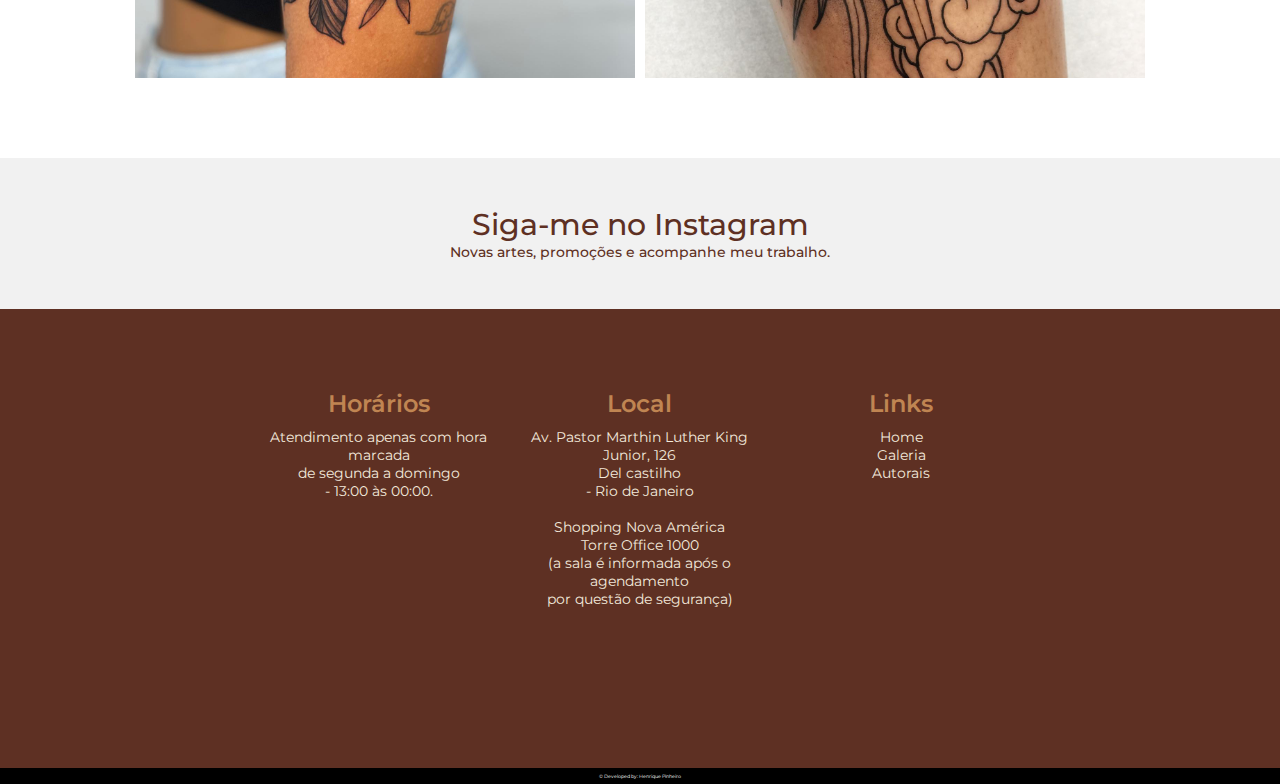
==== commit 2b3f9931: "feat: footer responsible" ====
--- a/portfolio.html
+++ b/portfolio.html
@@ -65,34 +65,29 @@
   </a>
 
   <footer>
-      <div class="sectionsfooter">
-        <div class="divfooter">
-          <h2>Local</h2>
-          <p>Shopping Nova América</p>
-          <p>Torre Office 1000, sala 1014</p>
-          <p>Del Castilho</h3>
-        </div>
-        <div class="divfooter">
-          <h2>Redes Sociais</h2>
-          <p>Lorem, ipsum dolor.</p>
-          <p>Lorem, ipsum dolor.</p>
-          <p>Lorem, ipsum dolor.</p>
-          <p>Lorem, ipsum dolor.</p>
-        </div>
-        <div class="divfooter">
-          <h2>Ajuda</h2>
-          <p>Lorem, ipsum dolor.</p>
-          <p>Lorem, ipsum dolor.</p>
-          <p>Lorem, ipsum dolor.</p>
-          <p>Lorem, ipsum dolor.</p>
-        </div>
+    <div class="sectionsfooter">
+      <div class="divfooter">
+        <h2>Horários</h2>
+        <p>Atendimento apenas com hora marcada<br> de segunda a domingo<br>- 13:00 às 00:00.</p>
       </div>
-      <div class="linkfooter">
-        <p>Tire suas dúvidas no Whatsapp:</p>
-        <a href="#">Mande uma mensagem</a>
+      <div class="divfooter">
+        <h2>Local</h2>
+        <p>Av. Pastor Marthin Luther King Junior, 126</p>
+        <p>Del castilho</p>
+        <p>- Rio de Janeiro</p>
+        <br>
+        <p>Shopping Nova América</p>
+        <p>Torre Office 1000</p>
+        <p>(a sala é informada após o agendamento<br> por questão de segurança)</p>
       </div>
-     
-  </footer>
+      <div class="divfooter">
+        <h2>Links</h2>
+        <a href="#main">Home</a>
+        <a href="portfolio.html">Galeria</a>
+        <a href="https://www.instagram.com/stories/highlights/17863521257603297/" target="_blank">Autorais</a>
+      </div>
+    </div>
+</footer>
   <p class="cop">© Developed by: <a href="#">Henrique Pinheiro</a></p>
   <script src="./main.js"></script>
 </body>
--- a/styles.css
+++ b/styles.css
@@ -30,7 +30,7 @@
 header {
     display: flex;
     justify-content: space-between;
-    background-color: #7a5449;
+    background-color: var(--color-marrom-2);
     padding: 1.5rem 10rem;
 }
 header h1 {
@@ -63,7 +63,7 @@
     margin: 5px auto;
     -webkit-transition: all 0.3 ease-in-out;
     transition: all 0.3 ease-in-out;
-    background-color: black;
+    background-color: rgb(255, 255, 255);
 }
 
 /* MAIN */
@@ -77,7 +77,7 @@
     align-items: center;
 
     height: 80vh;
-    background-color: #7a5449;
+    background-color: var(--color-marrom-2);
 }
 
 main h1 {
@@ -172,19 +172,19 @@
     color: #d6d6d6;
   }
 .aboutme {
-    background-color: #7a5449;
+    background-color: var(--color-marrom-2);
     font-family: "Montserrat", sans-serif, monospace;
     color: #fff;
     font-size: 1rem;
     padding: 2rem 1.5rem;
 }
 .pedroimg {
-background-image: url('./img/bgtattoo.jpg'); 
-width: 100%;
-  height: 100%;
-  background-size: cover;
-  background-repeat: no-repeat;
-  background-position: center;
+    background-image: url('./img/bgtattoo.jpg'); 
+    width: 100%;
+    height: 100%;
+    background-size: cover;
+    background-repeat: no-repeat;
+    background-position: center;
 }
 
 @media (max-width: 768px) {
@@ -386,36 +386,13 @@
     margin-top: .6rem;
 }
 
-.orcament {
-    background-color: var(--color-white-less);
-    padding: 1rem 0rem;
-}
-.sizeorcament {
-    max-width: 800px;
-    width: 100%;
-    margin: 0 auto;
-}
-.sizeorcament h1 {
-    font-size: 1.2rem;
-    font-family: var(--font);
-    font-weight: 550;
-    text-align: center;
-    margin-bottom: 4rem;
-}
-.sizeorcament .doubtsbutton {
-    padding: 1.5rem 2rem;
-    background-color: var(--color-marrom-2);
-    font-family: var(--font);
-    color: #ffffff;
-}
-
 /* FOOTER */
 /* FOOTER */
 /* FOOTER */
 
 footer {
-    background-color: #7a5449;
-    padding: 5rem 5rem 0rem 5rem;
+    background-color: var(--color-marrom-2);
+    padding: 5rem;
 
     display: flex;
     flex-direction: column;
@@ -423,9 +400,11 @@
     justify-content: center;
 }
 .sectionsfooter {   
-    width: 60%;
+    width: 70%;
     display: flex;
     justify-content: space-around;
+
+    margin-bottom: 5rem;
 }
 .linkfooter {
     display: flex;
@@ -451,21 +430,26 @@
 .divfooter {
     display: flex;
     flex-direction: column;
+    text-align: center;
+    width: 30%;
 }
 .divfooter h2 {
     font-family: var(--font);
     color: var(--color-marrom-1e5);
-    font-size: 1.1rem;
+    font-size: 1.5rem;
     font-weight: 600;
+    margin-bottom: 10px;
 }
 .divfooter p {
     font-family: var(--font);
     color: var(--color-bege-claro);
     font-size: .9rem;
 }
-
-
-
+.divfooter a {
+    font-family: var(--font);
+    color: var(--color-bege-claro);
+    font-size: .9rem;
+}
 
 .cop {
     background-color: #000000;
@@ -475,6 +459,64 @@
     padding: .3rem;
     font-size: .3rem;
 }
+.sizeorcament {
+    display: flex;
+    flex-direction: column;
+    justify-content: center;
+    align-items: center;
+}
+.sizeorcament .titlesize {
+    font-size: 1.2rem;
+    font-family: var(--font);
+    color: #fff;
+    font-weight: 550;
+    text-align: center;
+    margin-bottom: .5rem;
+}
+.sizeorcament .psize {
+    font-size: 1rem;
+    font-family: var(--font);
+    font-weight: 400;
+    color: #fff;
+    text-align: center;
+    margin-bottom: 2rem;
+}
+.sizeorcament .buttontotattoo  {
+    display: flex;
+    justify-content: center;
+    align-items: center;
+    gap: 15px;
+    padding: 1rem 1.5rem;
+    background-color: var(--color-marrom-1e5);
+    font-family: var(--font);
+    color: #000000;
+    border-radius: 5px;
+    width: 300px;
+}
+.sizeorcament .buttontotattoo  p {
+    font-family: var(--font);
+    font-weight: 600;
+}
+.sizeorcament .buttontotattoo img {
+    width: 30%;
+}
+
+
+
+
+
+
+
+
+
+
+
+
+
+
+
+
+
 .cop a {
     font-family: var(--font);
     color: #fff;
@@ -494,6 +536,7 @@
     .divfooter {
         justify-content: center;
         align-items: center;
+        width: 100%;
     }
     .divfooter a {
         text-align: center;
@@ -602,4 +645,7 @@
     .linkfooter a {
         padding: 1rem 1.5rem;
     }
-}
+    .sizeorcament {
+        margin-bottom: 3rem;
+    }
+}
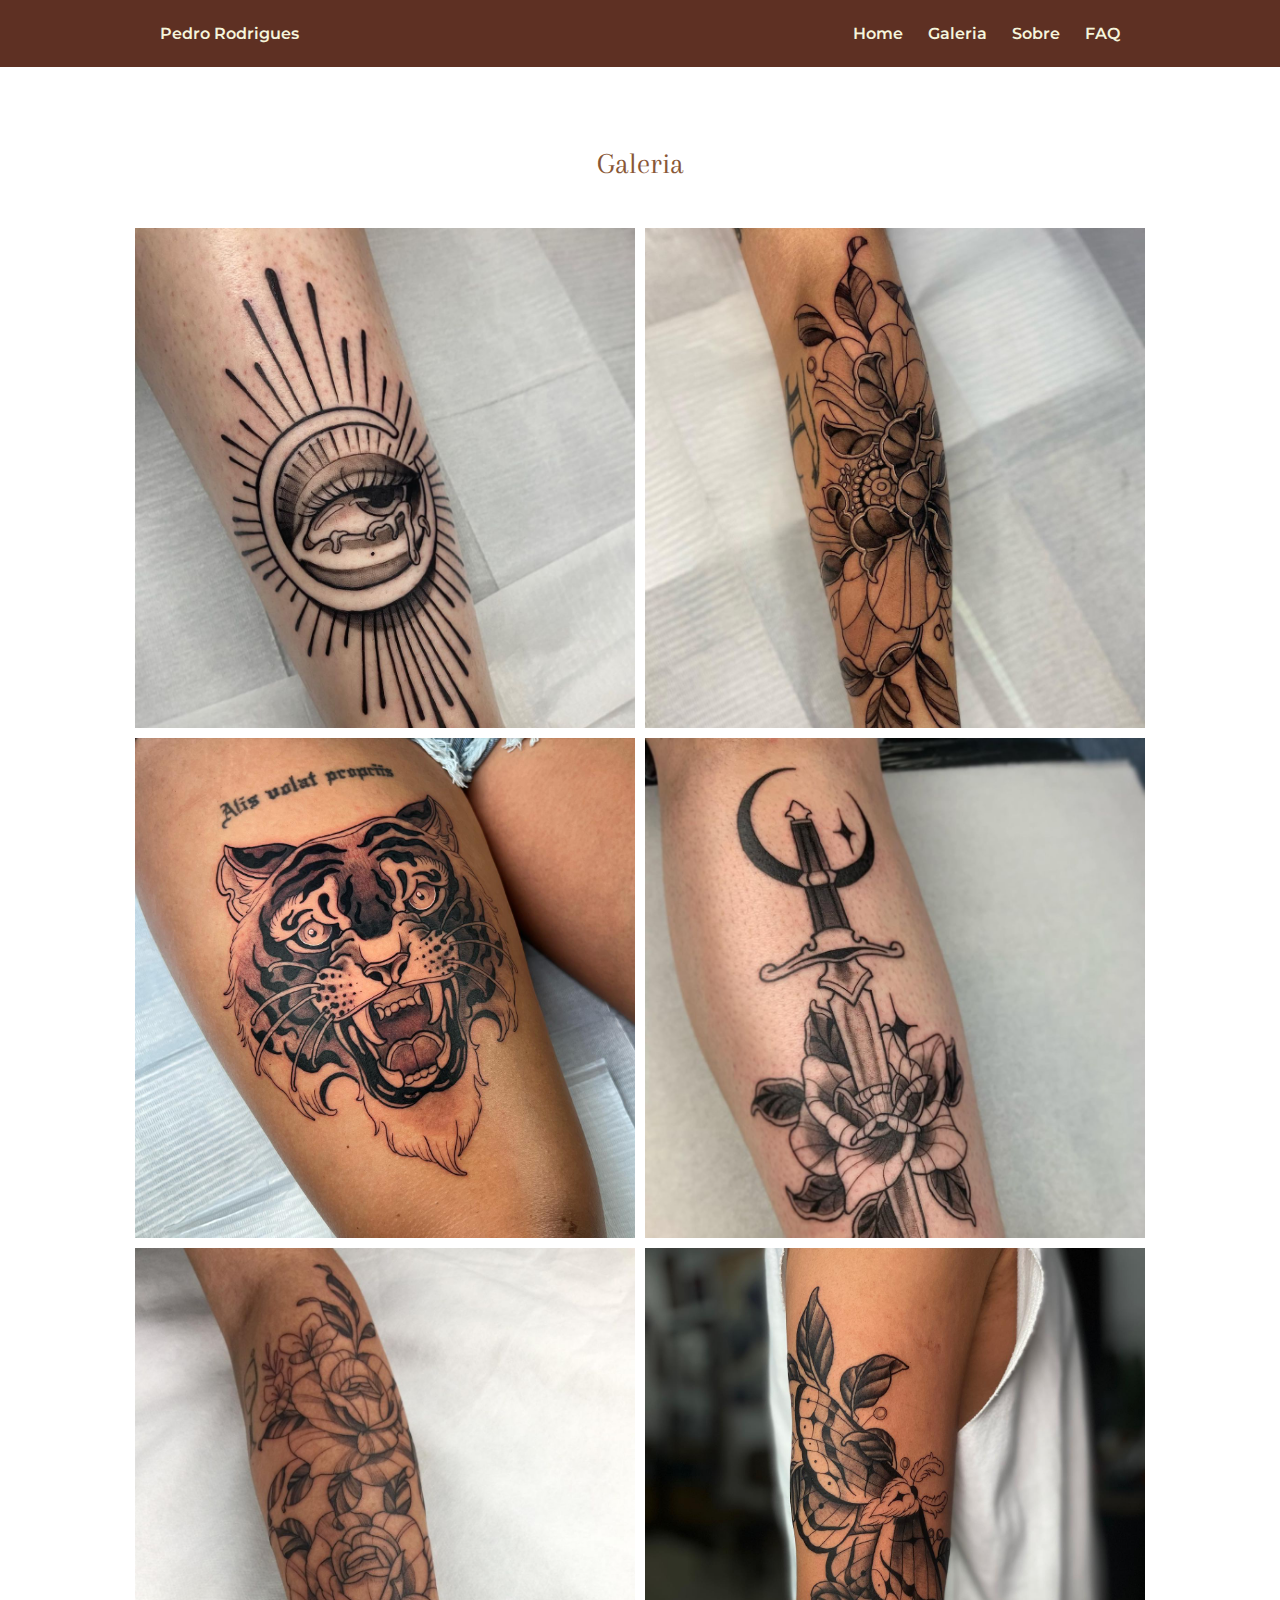
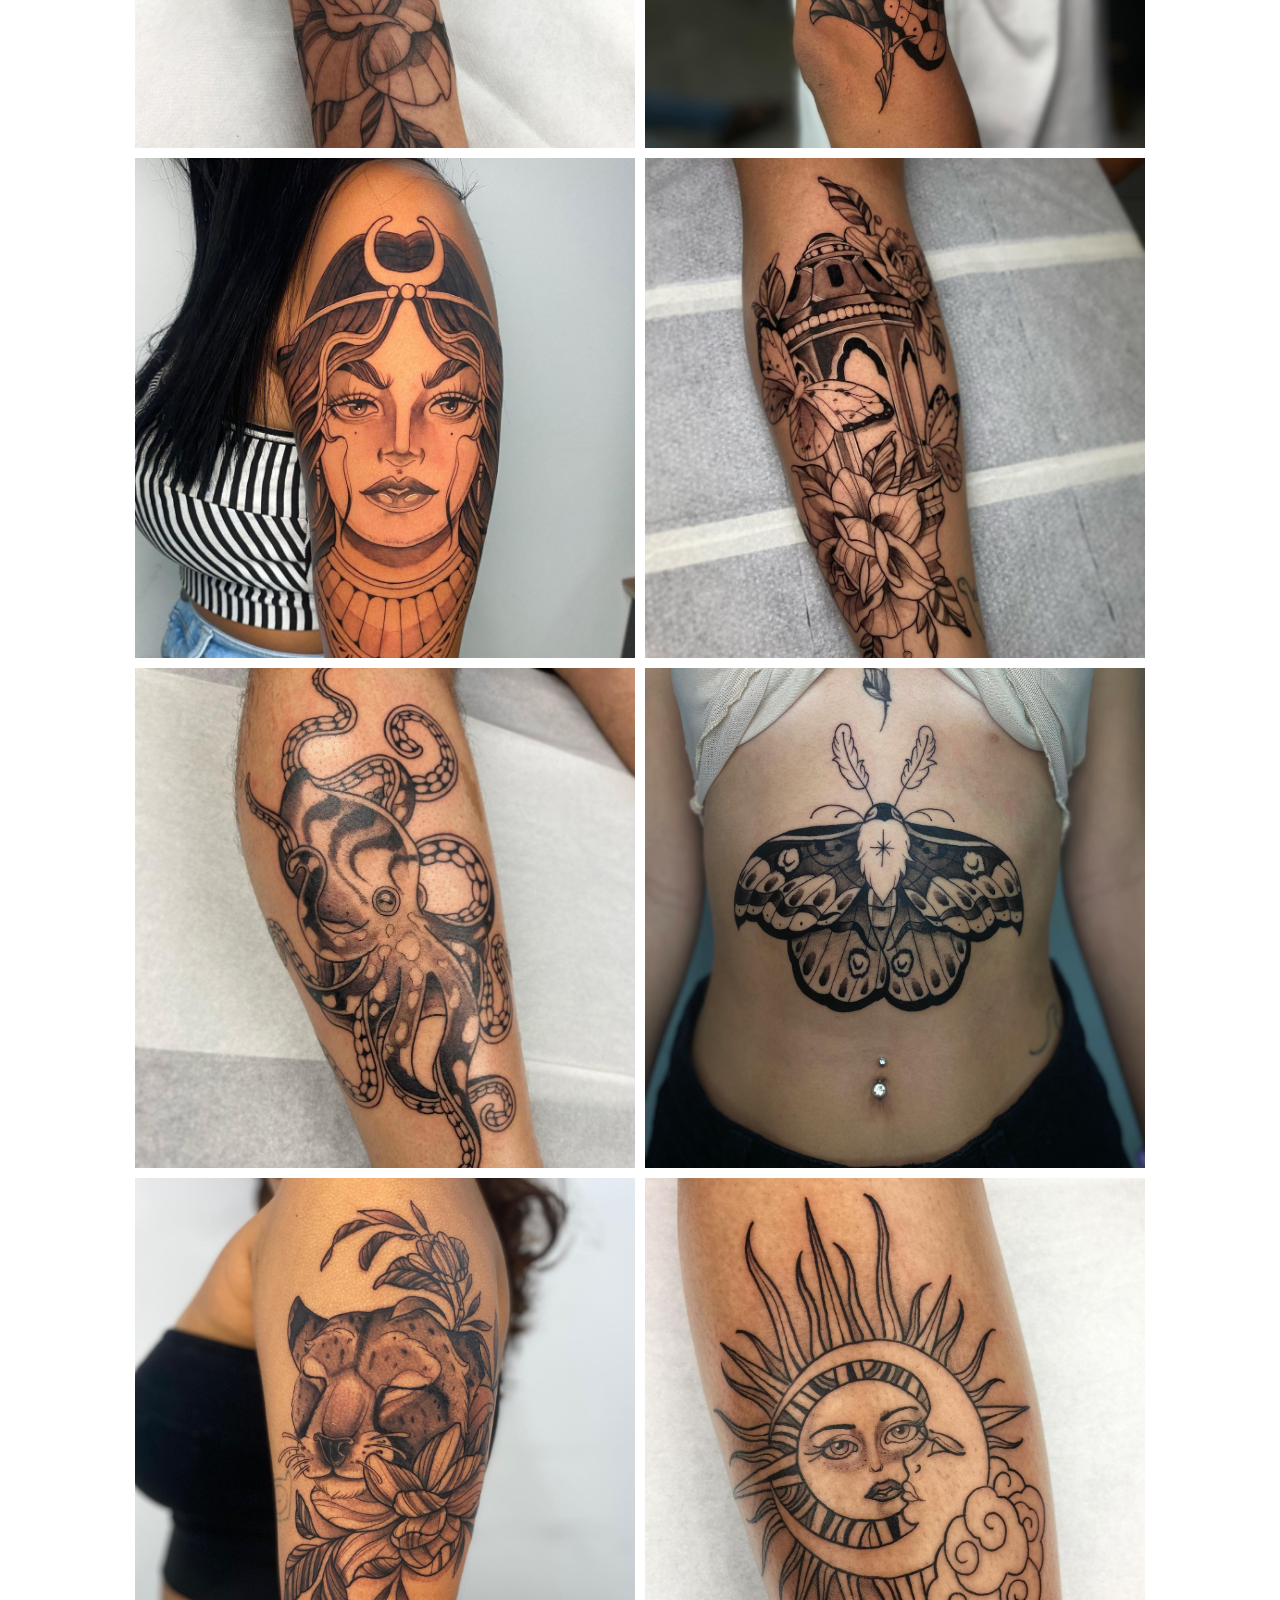
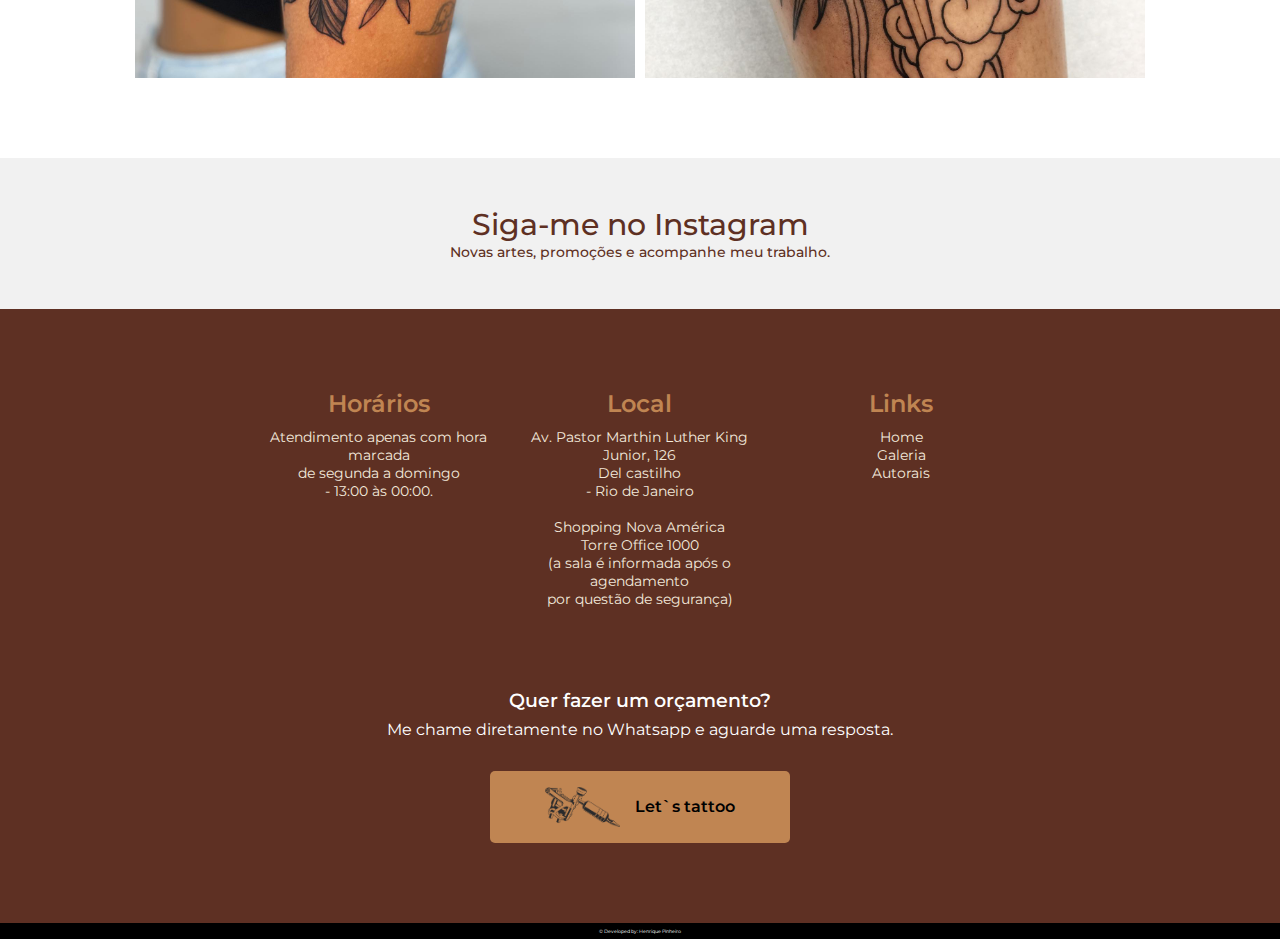
==== commit 0312cbd3: "feat: button to wpp in footer" ====
--- a/portfolio.html
+++ b/portfolio.html
@@ -87,7 +87,17 @@
         <a href="https://www.instagram.com/stories/highlights/17863521257603297/" target="_blank">Autorais</a>
       </div>
     </div>
+
+    <div class="sizeorcament">
+      <h1 class="titlesize">Quer fazer um orçamento?</h1>
+      <p class="psize">Me chame diretamente no Whatsapp e aguarde uma resposta.</p>
+      <a class="buttontotattoo" href="https://wa.me/5521987532569?text=Ol%C3%A1,%20gostaria%20de%20solicitar%20um%20or%C3%A7amento." target="_blank">
+        <img src="/img//máquinatattoo.png" alt="">
+        <p>Let`s tattoo</p>
+        </a>
+    </div>
 </footer>
+
   <p class="cop">© Developed by: <a href="#">Henrique Pinheiro</a></p>
   <script src="./main.js"></script>
 </body>
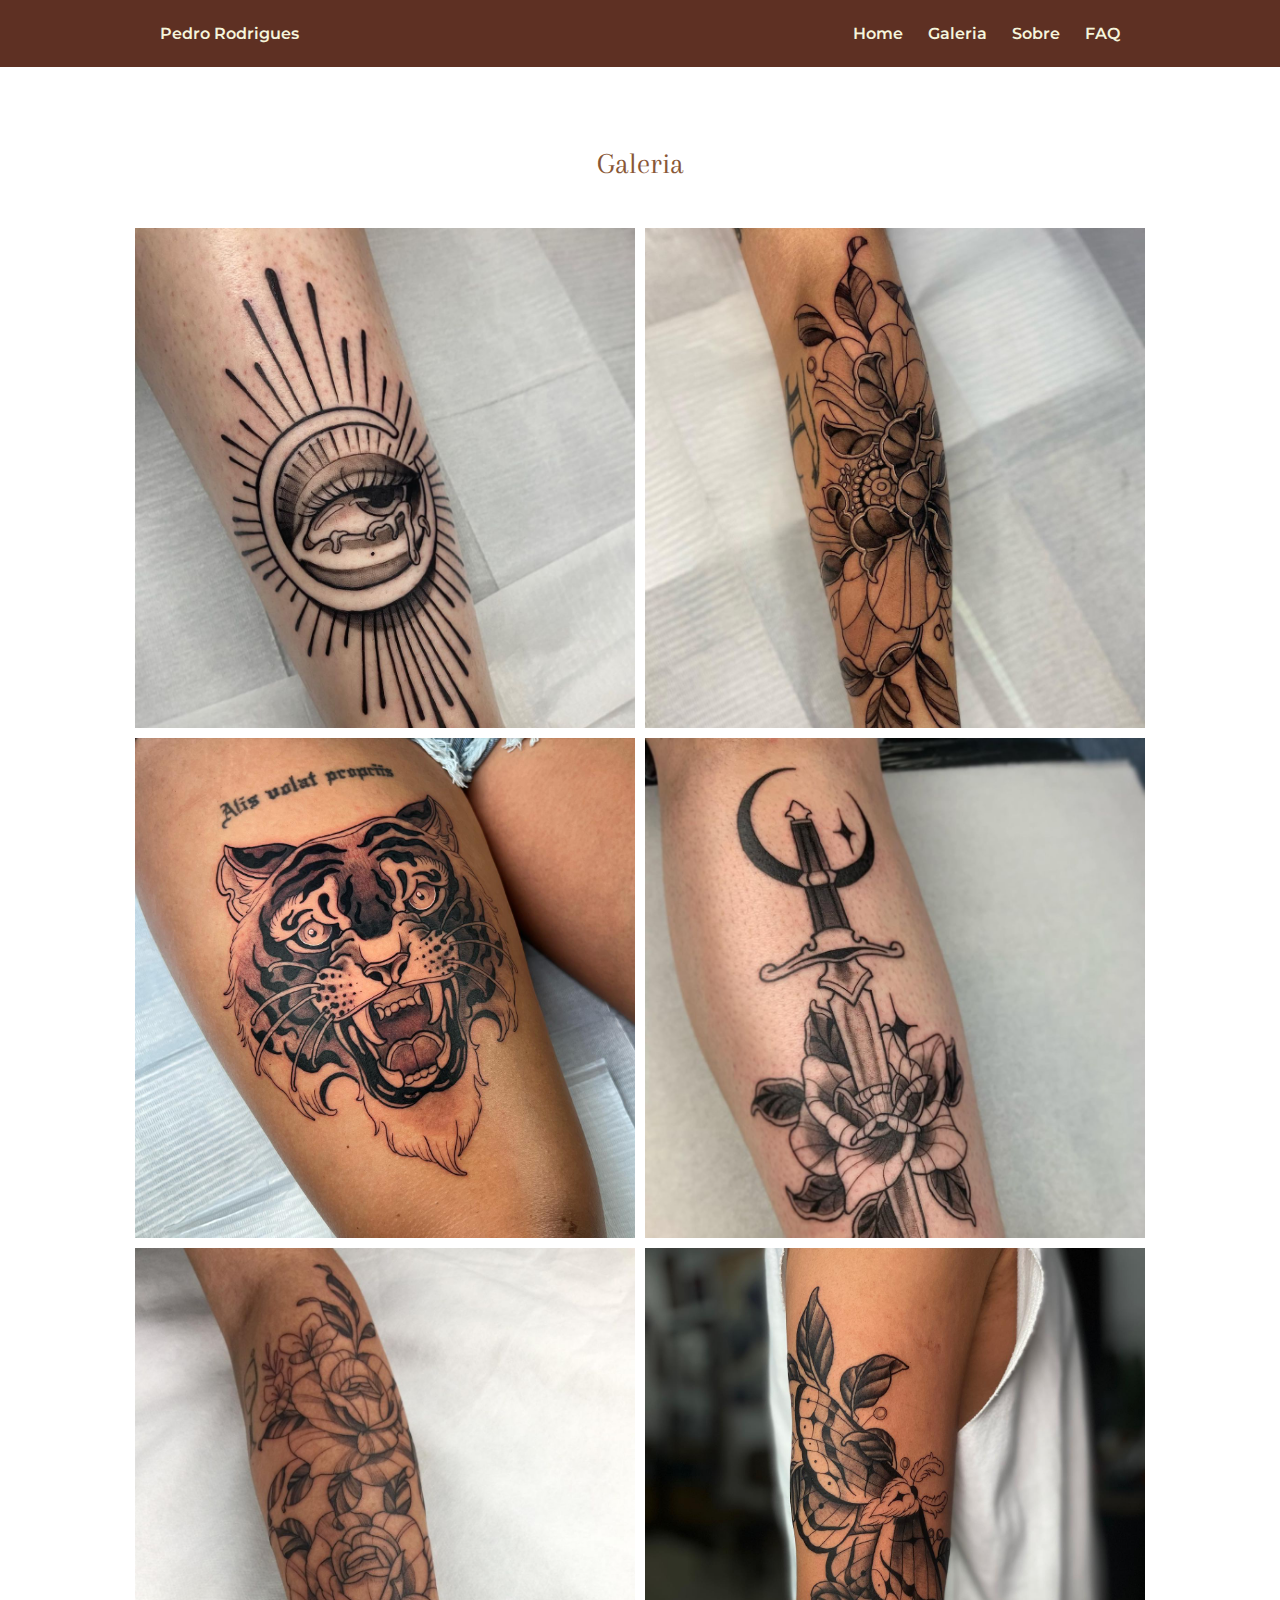
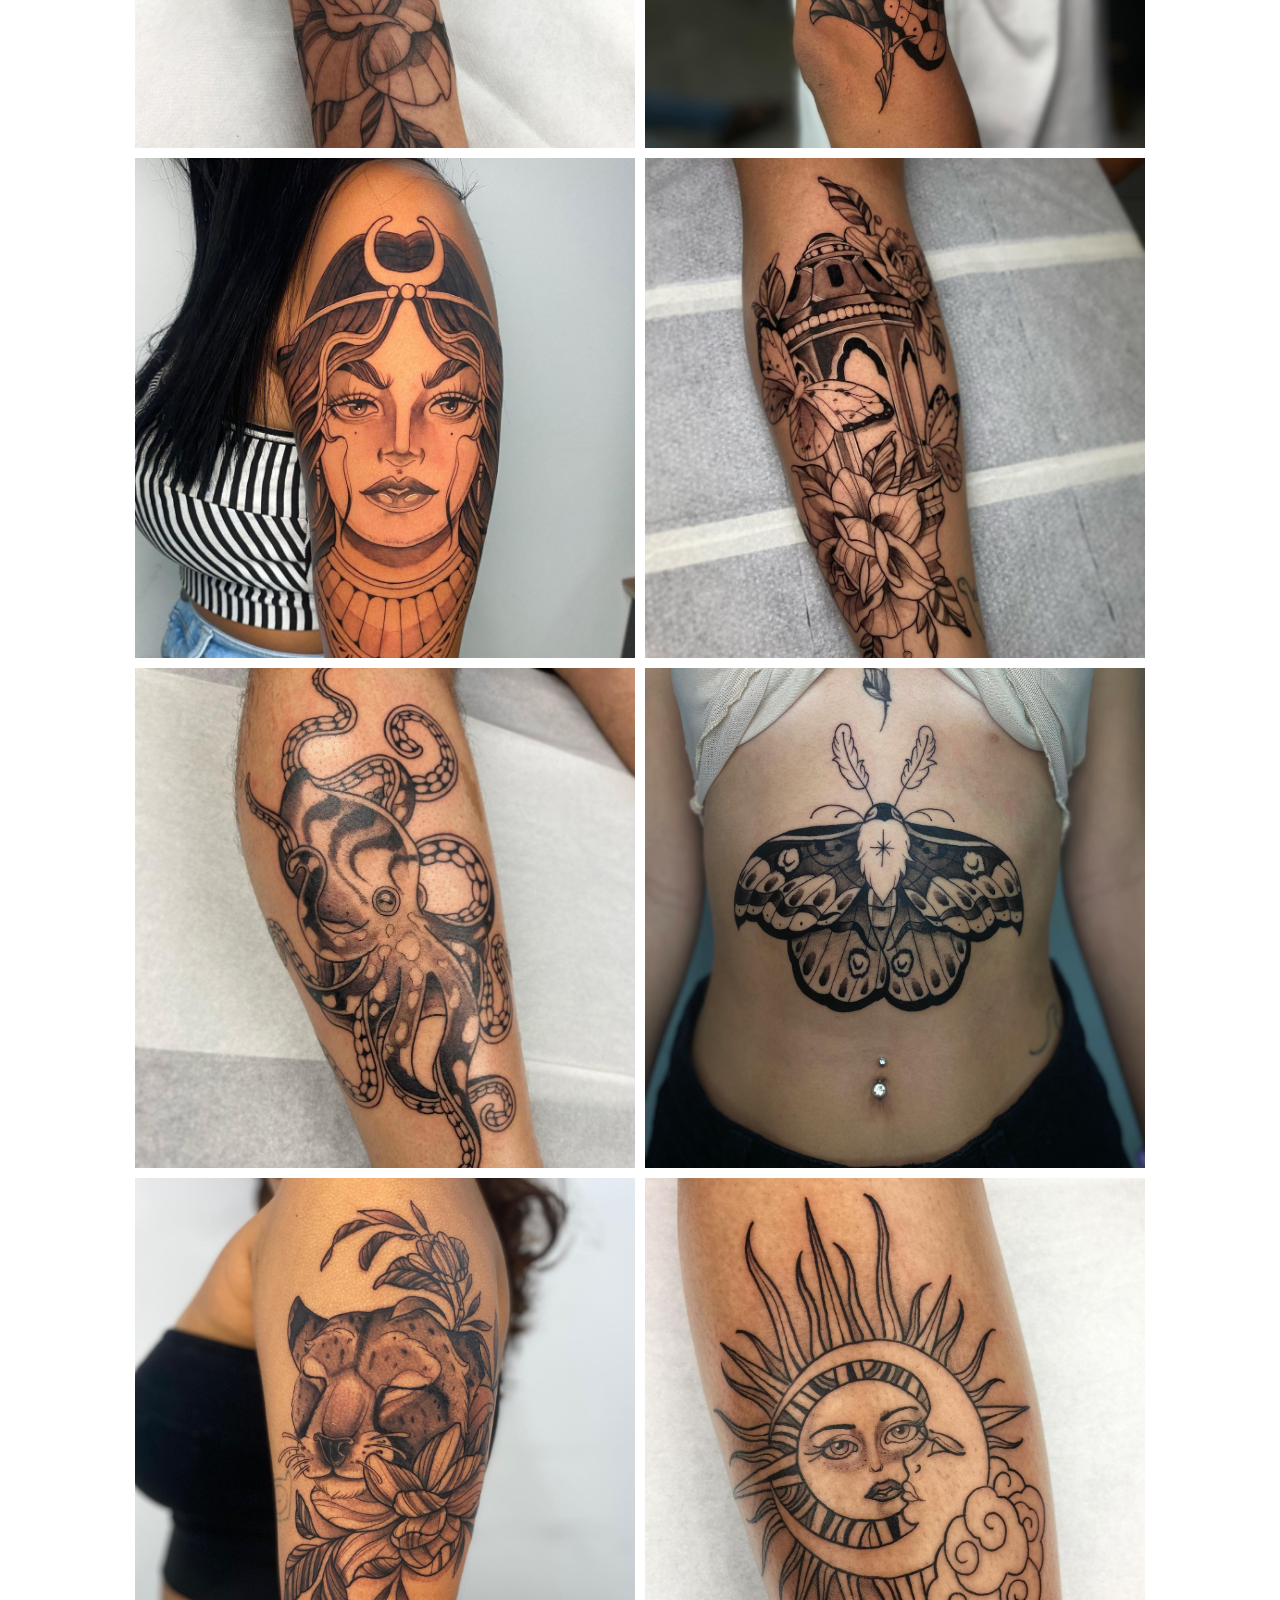
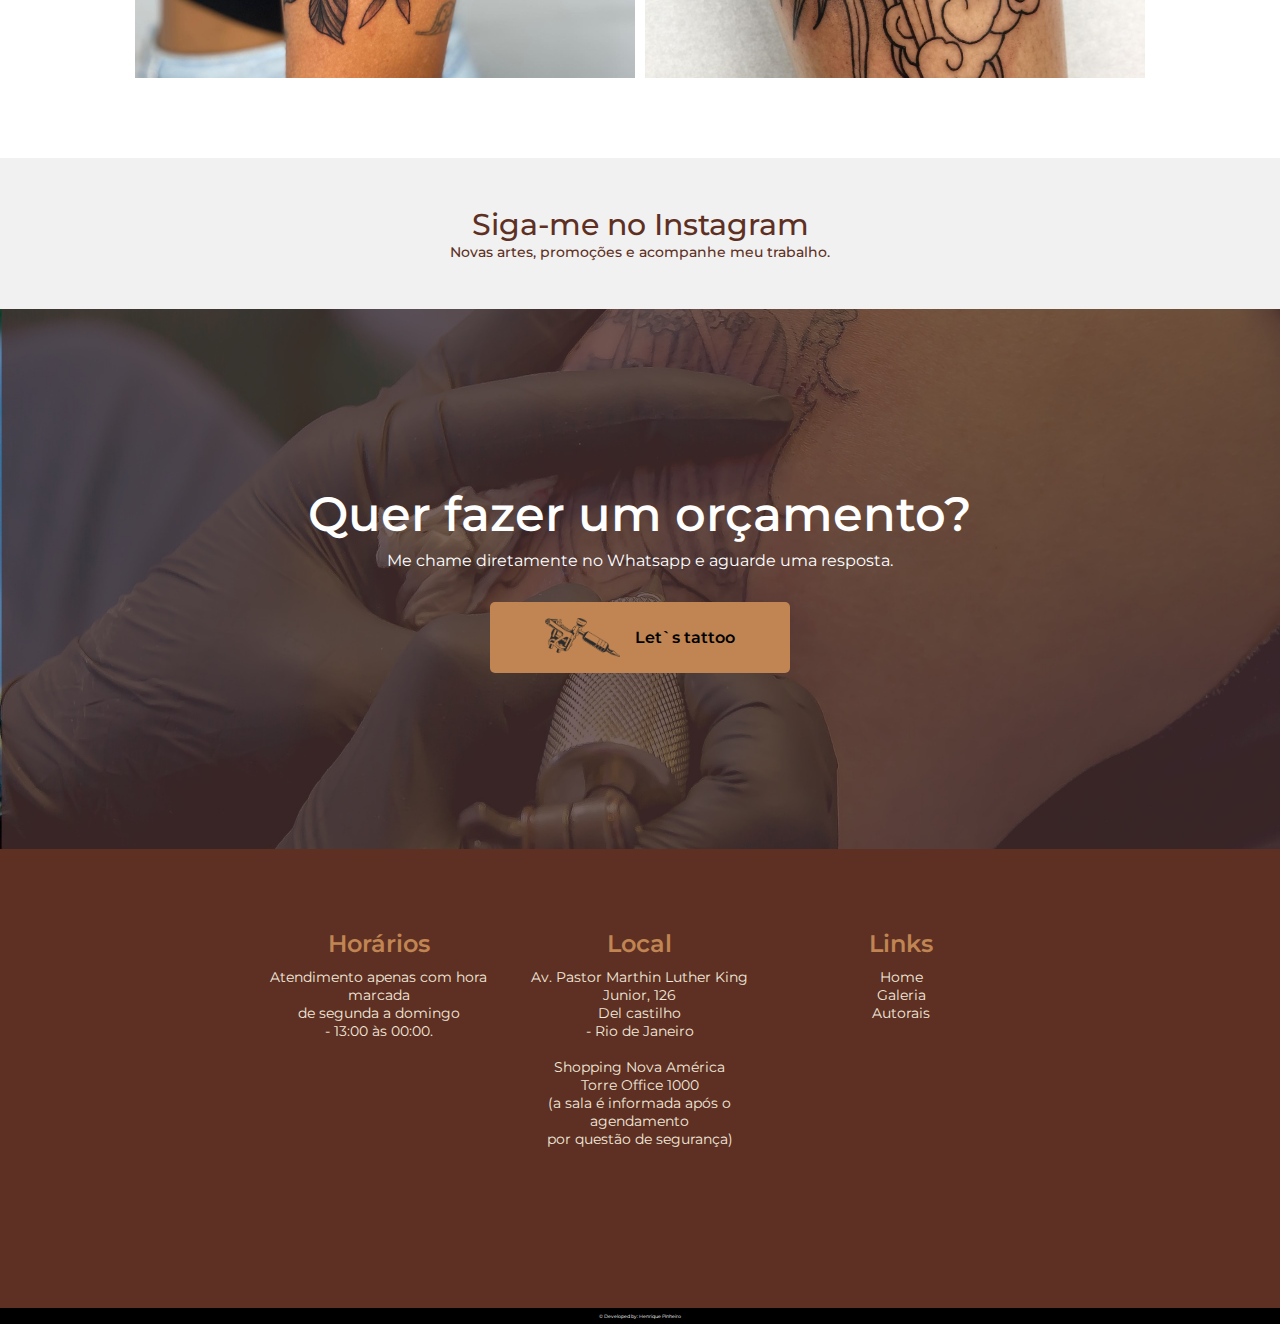
==== commit ab68ca7b: "feat: section to buy" ====
--- a/portfolio.html
+++ b/portfolio.html
@@ -64,30 +64,7 @@
     <p>Novas artes, promoções e acompanhe meu trabalho.</p>
   </a>
 
-  <footer>
-    <div class="sectionsfooter">
-      <div class="divfooter">
-        <h2>Horários</h2>
-        <p>Atendimento apenas com hora marcada<br> de segunda a domingo<br>- 13:00 às 00:00.</p>
-      </div>
-      <div class="divfooter">
-        <h2>Local</h2>
-        <p>Av. Pastor Marthin Luther King Junior, 126</p>
-        <p>Del castilho</p>
-        <p>- Rio de Janeiro</p>
-        <br>
-        <p>Shopping Nova América</p>
-        <p>Torre Office 1000</p>
-        <p>(a sala é informada após o agendamento<br> por questão de segurança)</p>
-      </div>
-      <div class="divfooter">
-        <h2>Links</h2>
-        <a href="#main">Home</a>
-        <a href="portfolio.html">Galeria</a>
-        <a href="https://www.instagram.com/stories/highlights/17863521257603297/" target="_blank">Autorais</a>
-      </div>
-    </div>
-
+  <section class="buytattoo">
     <div class="sizeorcament">
       <h1 class="titlesize">Quer fazer um orçamento?</h1>
       <p class="psize">Me chame diretamente no Whatsapp e aguarde uma resposta.</p>
@@ -96,7 +73,32 @@
         <p>Let`s tattoo</p>
         </a>
     </div>
-</footer>
+  </section>
+
+  <footer>
+      <div class="sectionsfooter">
+        <div class="divfooter">
+          <h2>Horários</h2>
+          <p>Atendimento apenas com hora marcada<br> de segunda a domingo<br>- 13:00 às 00:00.</p>
+        </div>
+        <div class="divfooter">
+          <h2>Local</h2>
+          <p>Av. Pastor Marthin Luther King Junior, 126</p>
+          <p>Del castilho</p>
+          <p>- Rio de Janeiro</p>
+          <br>
+          <p>Shopping Nova América</p>
+          <p>Torre Office 1000</p>
+          <p>(a sala é informada após o agendamento<br> por questão de segurança)</p>
+        </div>
+        <div class="divfooter">
+          <h2>Links</h2>
+          <a href="#main">Home</a>
+          <a href="portfolio.html">Galeria</a>
+          <a href="https://www.instagram.com/stories/highlights/17863521257603297/" target="_blank">Autorais</a>
+        </div>
+      </div>
+  </footer>
 
   <p class="cop">© Developed by: <a href="#">Henrique Pinheiro</a></p>
   <script src="./main.js"></script>
--- a/styles.css
+++ b/styles.css
@@ -315,7 +315,8 @@
 /* DOUBTS */
 
 .doubts {
-    background-color: var(--color-white-less);
+    background-color: #f1f1f1;
+    padding-bottom: 5rem;
 }
 .doubtssize {
     max-width: 1000px;
@@ -386,6 +387,71 @@
     margin-top: .6rem;
 }
 
+.arrow-icon.closed {
+    transform: rotate(0deg); 
+    transition: .4s;
+}
+  
+  .arrow-icon.open {
+    transform: rotate(180deg); 
+    transition: .4s;
+}
+.buytattoo {
+    height: 60vh;
+
+    display: flex;
+    justify-content: center;
+    align-items: center;
+
+    background-image: url('./img/bgtat.jpg'); 
+    width: 100%;
+
+    background-size: cover;
+    background-repeat: no-repeat;
+    background-position: 70% center;
+}
+.sizeorcament {
+    display: flex;
+    flex-direction: column;
+    justify-content: center;
+    align-items: center;
+}
+.sizeorcament .titlesize {
+    font-size: 3rem;
+    font-family: var(--font);
+    color: #fff;
+    font-weight: 550;
+    text-align: center;
+    margin-bottom: .5rem;
+}
+.sizeorcament .psize {
+    font-size: 1rem;
+    font-family: var(--font);
+    font-weight: 400;
+    color: #fff;
+    text-align: center;
+    margin-bottom: 2rem;
+}
+.sizeorcament .buttontotattoo  {
+    display: flex;
+    justify-content: center;
+    align-items: center;
+    gap: 15px;
+    padding: 1rem 1.5rem;
+    background-color: var(--color-marrom-1e5);
+    font-family: var(--font);
+    color: #000000;
+    border-radius: 5px;
+    width: 300px;
+}
+.sizeorcament .buttontotattoo  p {
+    font-family: var(--font);
+    font-weight: 600;
+}
+.sizeorcament .buttontotattoo img {
+    width: 30%;
+}
+
 /* FOOTER */
 /* FOOTER */
 /* FOOTER */
@@ -450,7 +516,6 @@
     color: var(--color-bege-claro);
     font-size: .9rem;
 }
-
 .cop {
     background-color: #000000;
     text-align: center;
@@ -459,64 +524,6 @@
     padding: .3rem;
     font-size: .3rem;
 }
-.sizeorcament {
-    display: flex;
-    flex-direction: column;
-    justify-content: center;
-    align-items: center;
-}
-.sizeorcament .titlesize {
-    font-size: 1.2rem;
-    font-family: var(--font);
-    color: #fff;
-    font-weight: 550;
-    text-align: center;
-    margin-bottom: .5rem;
-}
-.sizeorcament .psize {
-    font-size: 1rem;
-    font-family: var(--font);
-    font-weight: 400;
-    color: #fff;
-    text-align: center;
-    margin-bottom: 2rem;
-}
-.sizeorcament .buttontotattoo  {
-    display: flex;
-    justify-content: center;
-    align-items: center;
-    gap: 15px;
-    padding: 1rem 1.5rem;
-    background-color: var(--color-marrom-1e5);
-    font-family: var(--font);
-    color: #000000;
-    border-radius: 5px;
-    width: 300px;
-}
-.sizeorcament .buttontotattoo  p {
-    font-family: var(--font);
-    font-weight: 600;
-}
-.sizeorcament .buttontotattoo img {
-    width: 30%;
-}
-
-
-
-
-
-
-
-
-
-
-
-
-
-
-
-
-
 .cop a {
     font-family: var(--font);
     color: #fff;
@@ -648,4 +655,7 @@
     .sizeorcament {
         margin-bottom: 3rem;
     }
-}
+    .sizeorcament .titlesize h1 {
+        font-size: 1rem;
+    }
+}
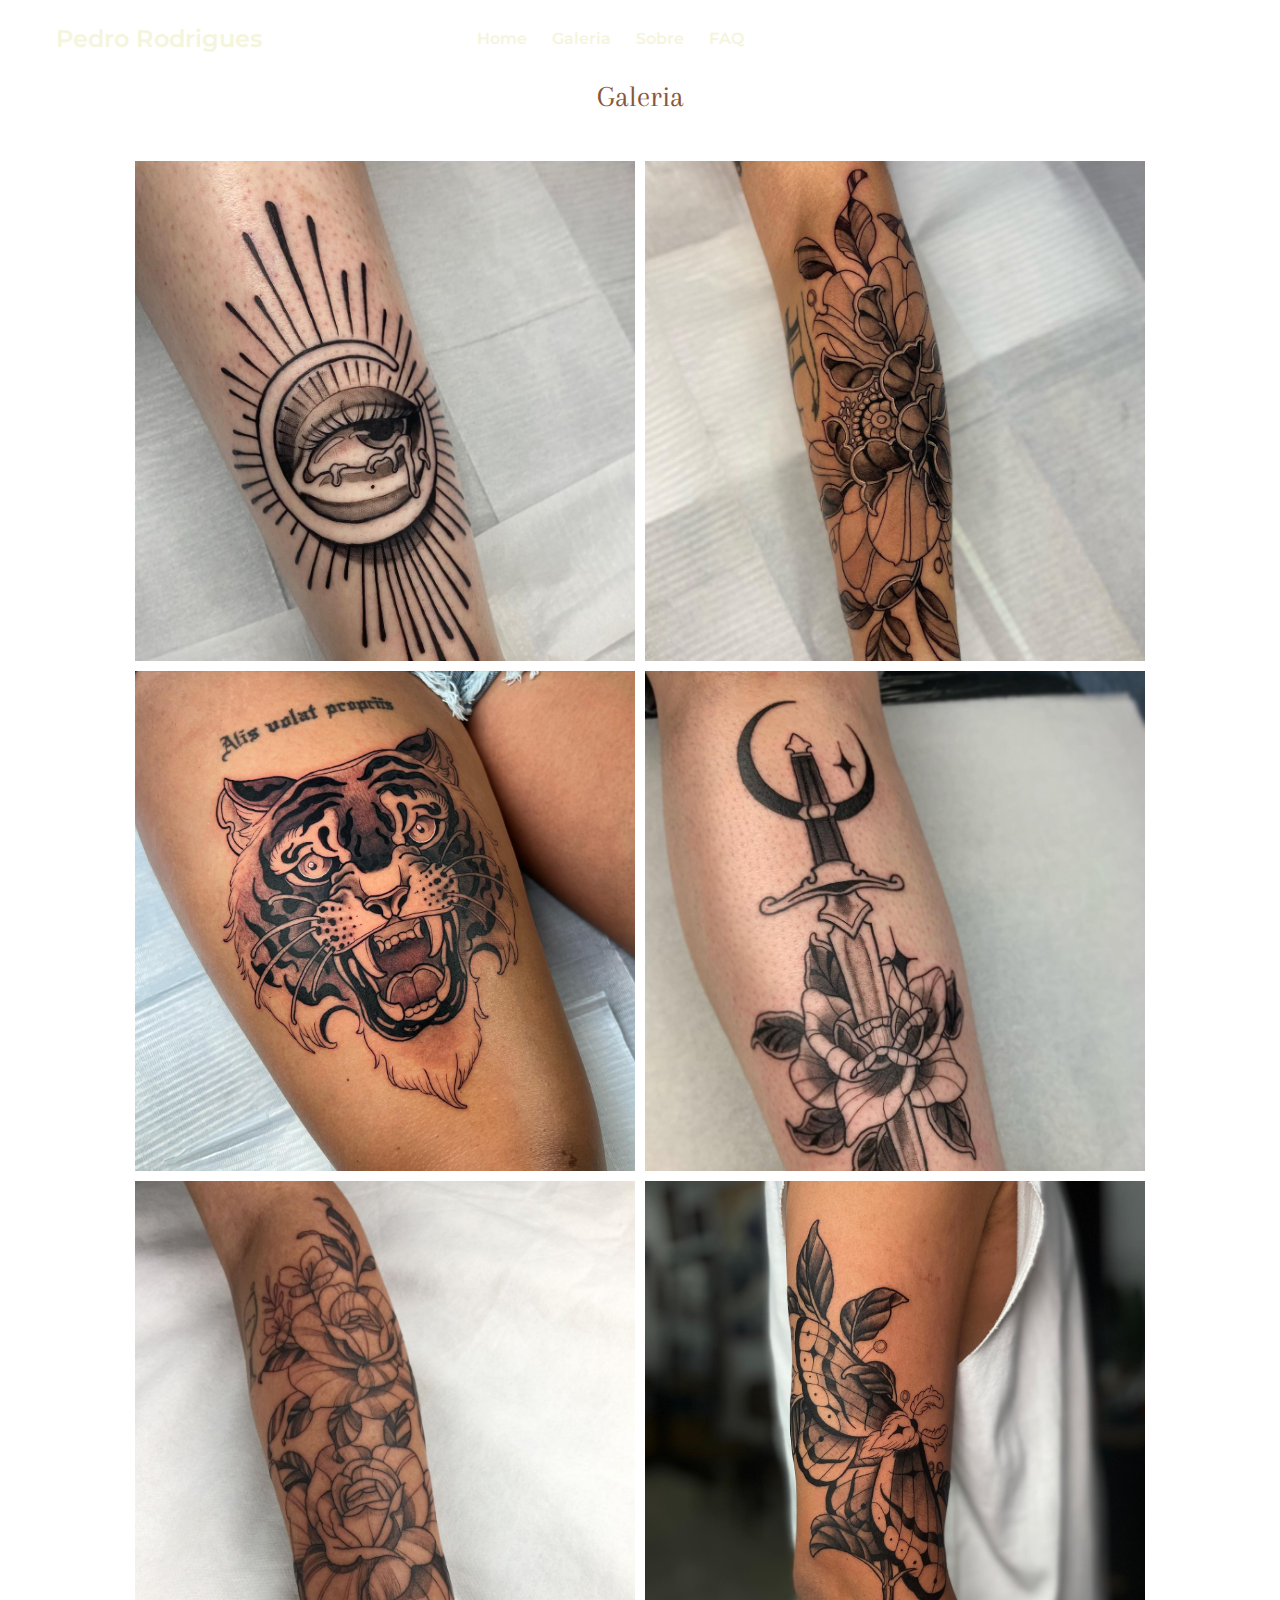
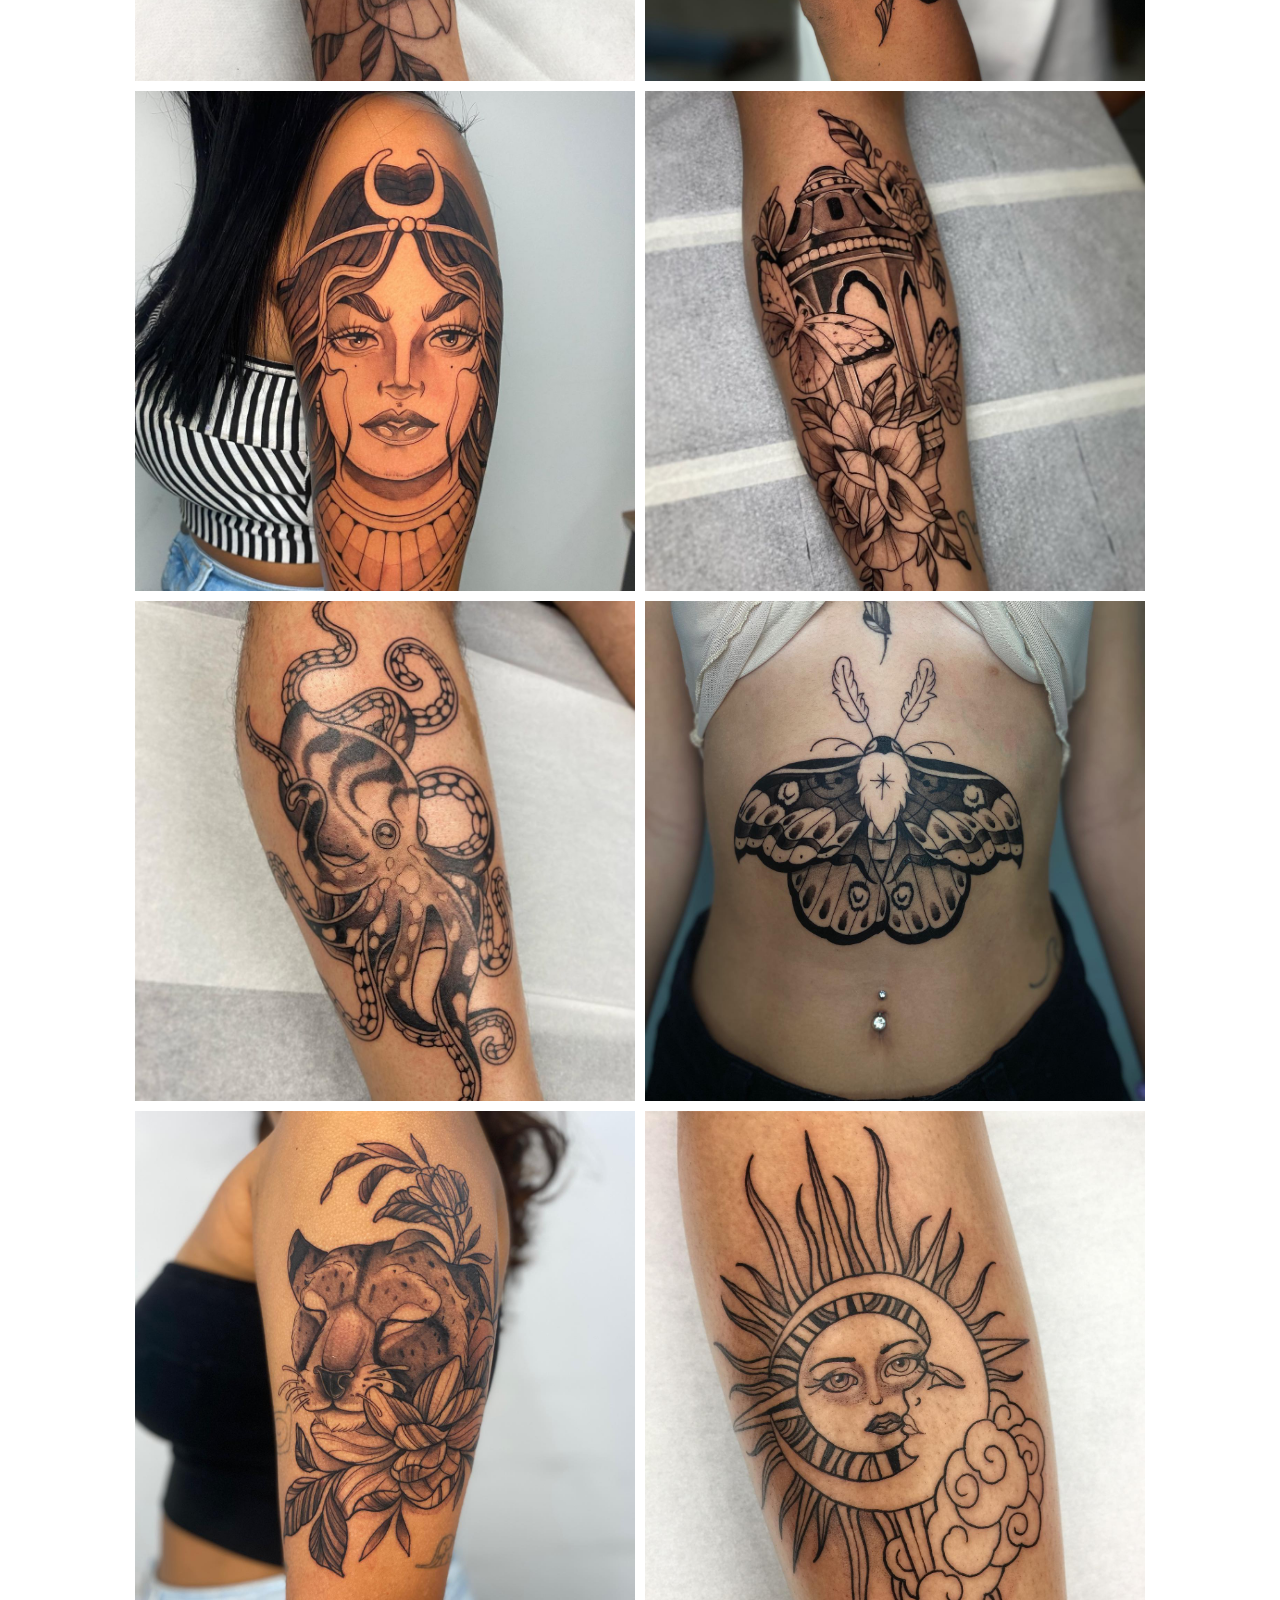
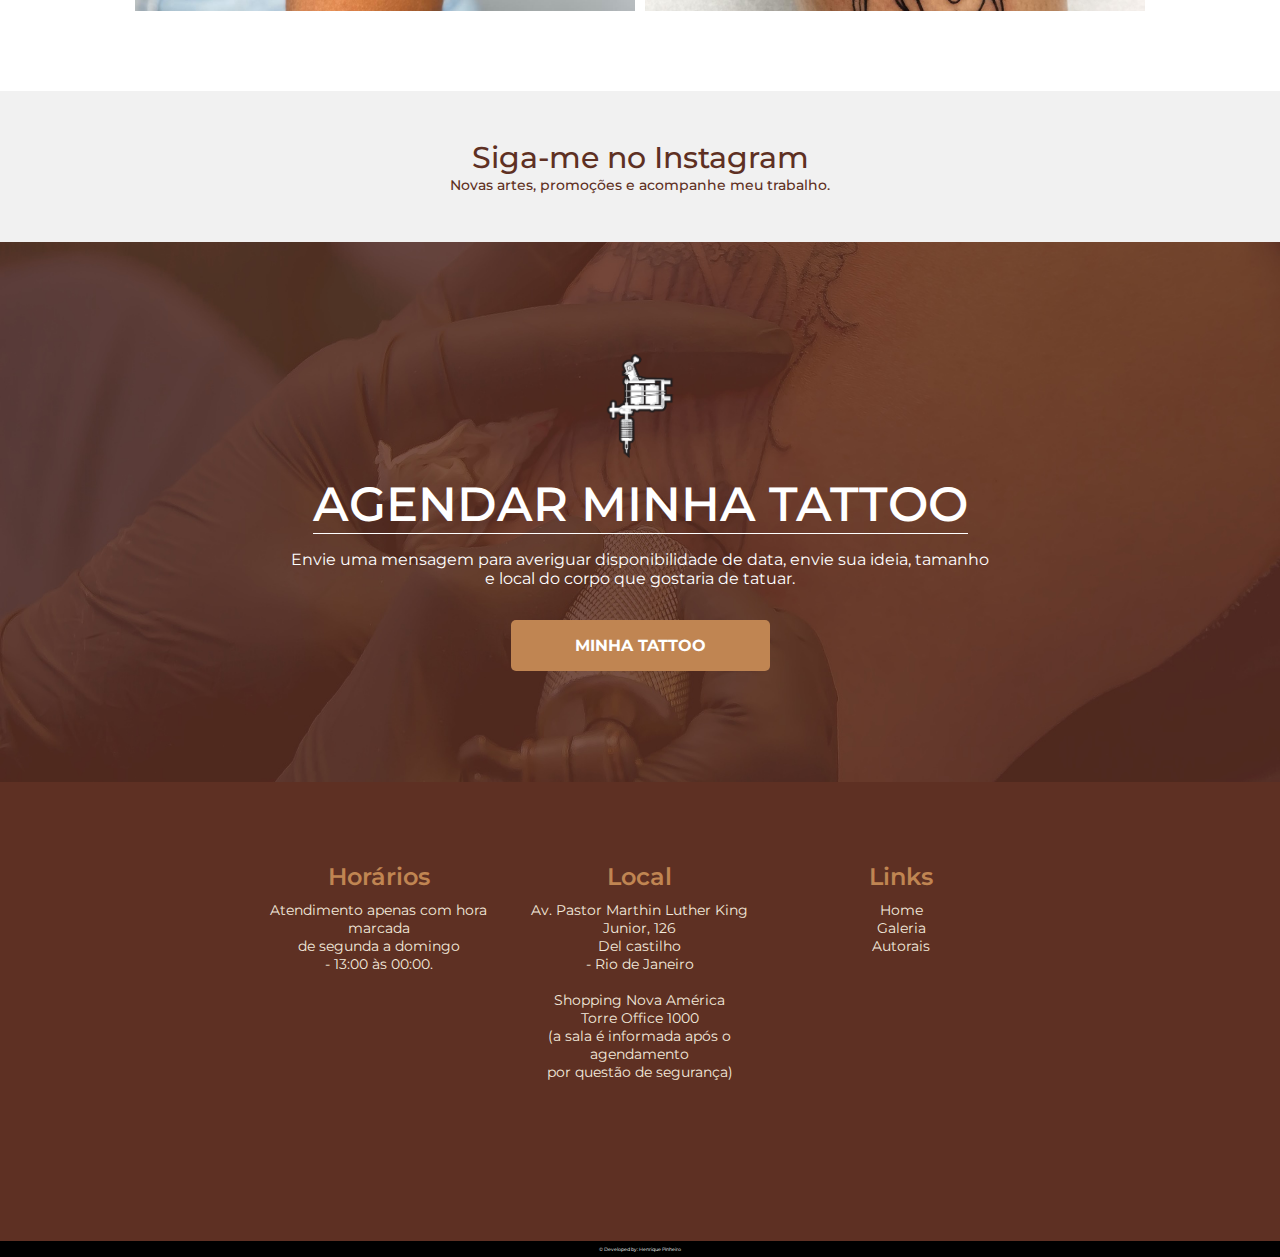
==== commit 512cfb58: "styles: change color background" ====
--- a/portfolio.html
+++ b/portfolio.html
@@ -66,12 +66,10 @@
 
   <section class="buytattoo">
     <div class="sizeorcament">
-      <h1 class="titlesize">Quer fazer um orçamento?</h1>
-      <p class="psize">Me chame diretamente no Whatsapp e aguarde uma resposta.</p>
-      <a class="buttontotattoo" href="https://wa.me/5521987532569?text=Ol%C3%A1,%20gostaria%20de%20solicitar%20um%20or%C3%A7amento." target="_blank">
-        <img src="/img//máquinatattoo.png" alt="">
-        <p>Let`s tattoo</p>
-        </a>
+      <img class="maqtattoo" src="/img/maq.png" alt="Máquina de Tatuar">
+      <h1 class="titlesize">Agendar minha tattoo</h1>
+      <p class="psize">Envie uma mensagem para averiguar disponibilidade de data, envie sua ideia, tamanho <br>e local do corpo que gostaria de tatuar.</p>
+      <a class="buttontotattoo" href="https://wa.me/5521987532569?text=Ol%C3%A1,%20gostaria%20de%20solicitar%20um%20or%C3%A7amento." target="_blank">Minha tattoo</a>
     </div>
   </section>
 
--- a/styles.css
+++ b/styles.css
@@ -3,7 +3,7 @@
     --color-white-less: #fdf5f5;
     --color-bege-claro: #f3e9dc;
     --color-marrom-1: #895737;
-    --color-marrom-2: #5e3023;
+    --color-marrom-2: rgb(94, 48, 35);
     --color-marrom-1e5: #c08552;
     --font: 'Montserrat', sans-serif;
     --font-two: 'Cormorant Garamond', serif;
@@ -23,24 +23,29 @@
     text-decoration: none;
 }
 
-/* HEADER */
-/* HEADER */
-/* HEADER */
-
 header {
     display: flex;
     justify-content: space-between;
-    background-color: var(--color-marrom-2);
-    padding: 1.5rem 10rem;
-}
-header h1 {
+    align-items: center;
+    padding: 1.5rem;
+    position: absolute;
+    top: 0;
+    width: 60%;
+}
+.maquinatattoo {
+    width: 50px;
+}
+header .logo {
     font-family: var(--font);
     font-weight: 600;
     color: var(--color-bege);
+    font-size: 1.5rem;
+    padding: 0rem 2rem;
 }
 nav {
     display: flex;
     align-items: center;
+    padding-left: 6rem;
 }
 nav ul {
     display: flex;
@@ -66,18 +71,18 @@
     background-color: rgb(255, 255, 255);
 }
 
-/* MAIN */
-/* MAIN */
-/* MAIN */
-
 main {
     display: flex;
     flex-direction: column;
     justify-content: center;
     align-items: center;
 
-    height: 80vh;
-    background-color: var(--color-marrom-2);
+    height: 95vh;
+    background-size: cover;
+    background-repeat: no-repeat;
+    background-position: right;
+    position: relative;
+    background-image: url('./img/bgmain3.jpg'); 
 }
 
 main h1 {
@@ -142,10 +147,10 @@
   align-items: center;
 }
 .pedidopedro .portfoliopedro {
-    background-image: url('./img/bgportf.jpg'); 
+    background-image: url('./img/bgport2.jpg'); 
   }
   .pedidopedro .tattoosautorais {
-    background-image: url('./img/bgautorais.jpg'); 
+    background-image: url('./img/bgautorais2.jpg'); 
   }
   .pedidopedro a {
     color: white; 
@@ -195,6 +200,10 @@
     }
   }
 
+
+
+
+
 /* GALLERY */
 /* GALLERY */
 /* GALLERY */
@@ -386,16 +395,6 @@
     color: #000;
     margin-top: .6rem;
 }
-
-.arrow-icon.closed {
-    transform: rotate(0deg); 
-    transition: .4s;
-}
-  
-  .arrow-icon.open {
-    transform: rotate(180deg); 
-    transition: .4s;
-}
 .buytattoo {
     height: 60vh;
 
@@ -403,7 +402,7 @@
     justify-content: center;
     align-items: center;
 
-    background-image: url('./img/bgtat.jpg'); 
+    background-image: url('./img/bgtat2.jpg'); 
     width: 100%;
 
     background-size: cover;
@@ -416,13 +415,19 @@
     justify-content: center;
     align-items: center;
 }
+.sizeorcament .maqtattoo {
+    width: 10%;
+    margin-bottom: 1rem;
+}
 .sizeorcament .titlesize {
     font-size: 3rem;
     font-family: var(--font);
     color: #fff;
     font-weight: 550;
     text-align: center;
-    margin-bottom: .5rem;
+    margin-bottom: 1rem;
+    text-transform: uppercase;
+    border-bottom: 1px solid #fff;
 }
 .sizeorcament .psize {
     font-size: 1rem;
@@ -433,16 +438,13 @@
     margin-bottom: 2rem;
 }
 .sizeorcament .buttontotattoo  {
-    display: flex;
-    justify-content: center;
-    align-items: center;
-    gap: 15px;
-    padding: 1rem 1.5rem;
+    padding: 1rem 4rem;
     background-color: var(--color-marrom-1e5);
     font-family: var(--font);
-    color: #000000;
+    color: #fff;
+    font-weight: 700;
+    text-transform: uppercase;
     border-radius: 5px;
-    width: 300px;
 }
 .sizeorcament .buttontotattoo  p {
     font-family: var(--font);
@@ -516,6 +518,16 @@
     color: var(--color-bege-claro);
     font-size: .9rem;
 }
+
+
+
+
+
+
+
+
+
+
 .cop {
     background-color: #000000;
     text-align: center;
@@ -557,6 +569,7 @@
 @media (max-width: 678px) {
     header {
         padding: 1.5rem 2rem;
+        width: 100%;
     }
     .menu {
         position: fixed;
@@ -587,7 +600,7 @@
       }
       .hamburger.active {
         position: fixed;
-        right: 15px;
+        right: 30px;
       }
       .hamburger.active .bar:nth-child(2) {
         opacity: 0;
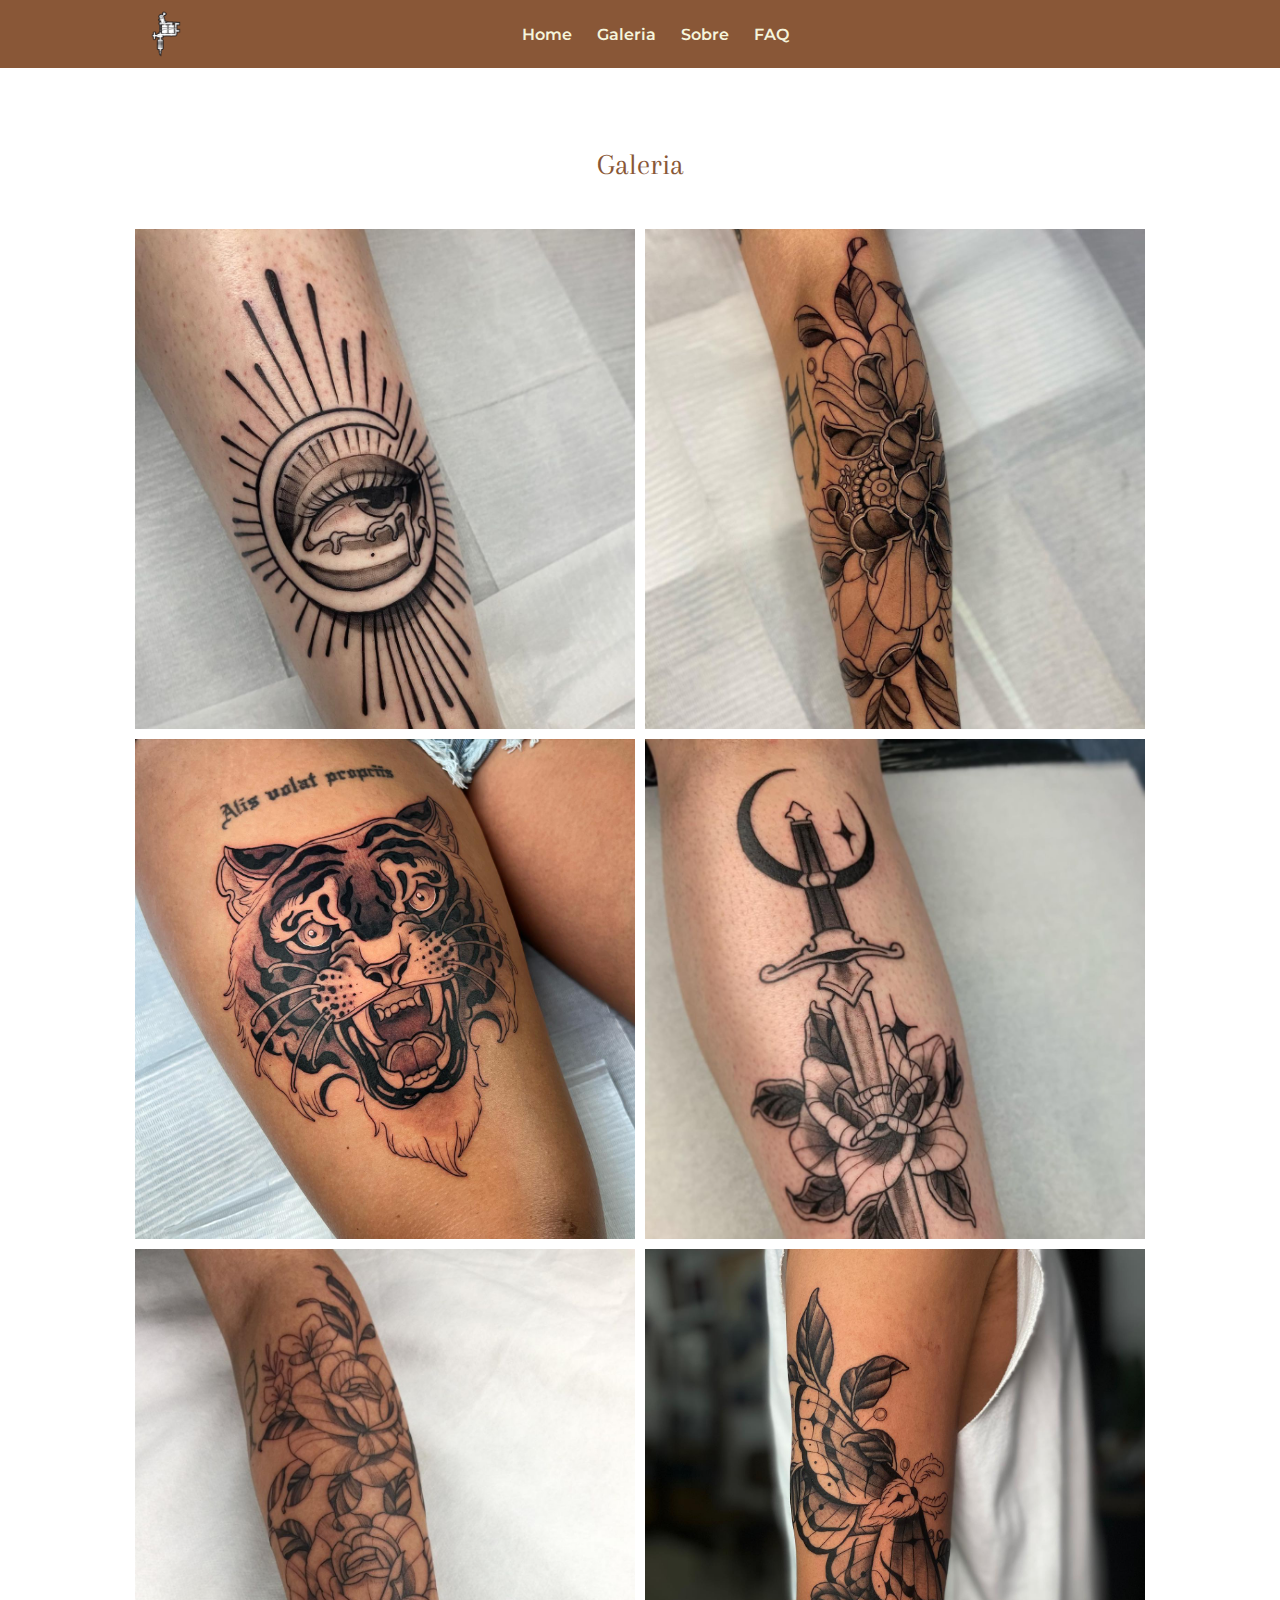
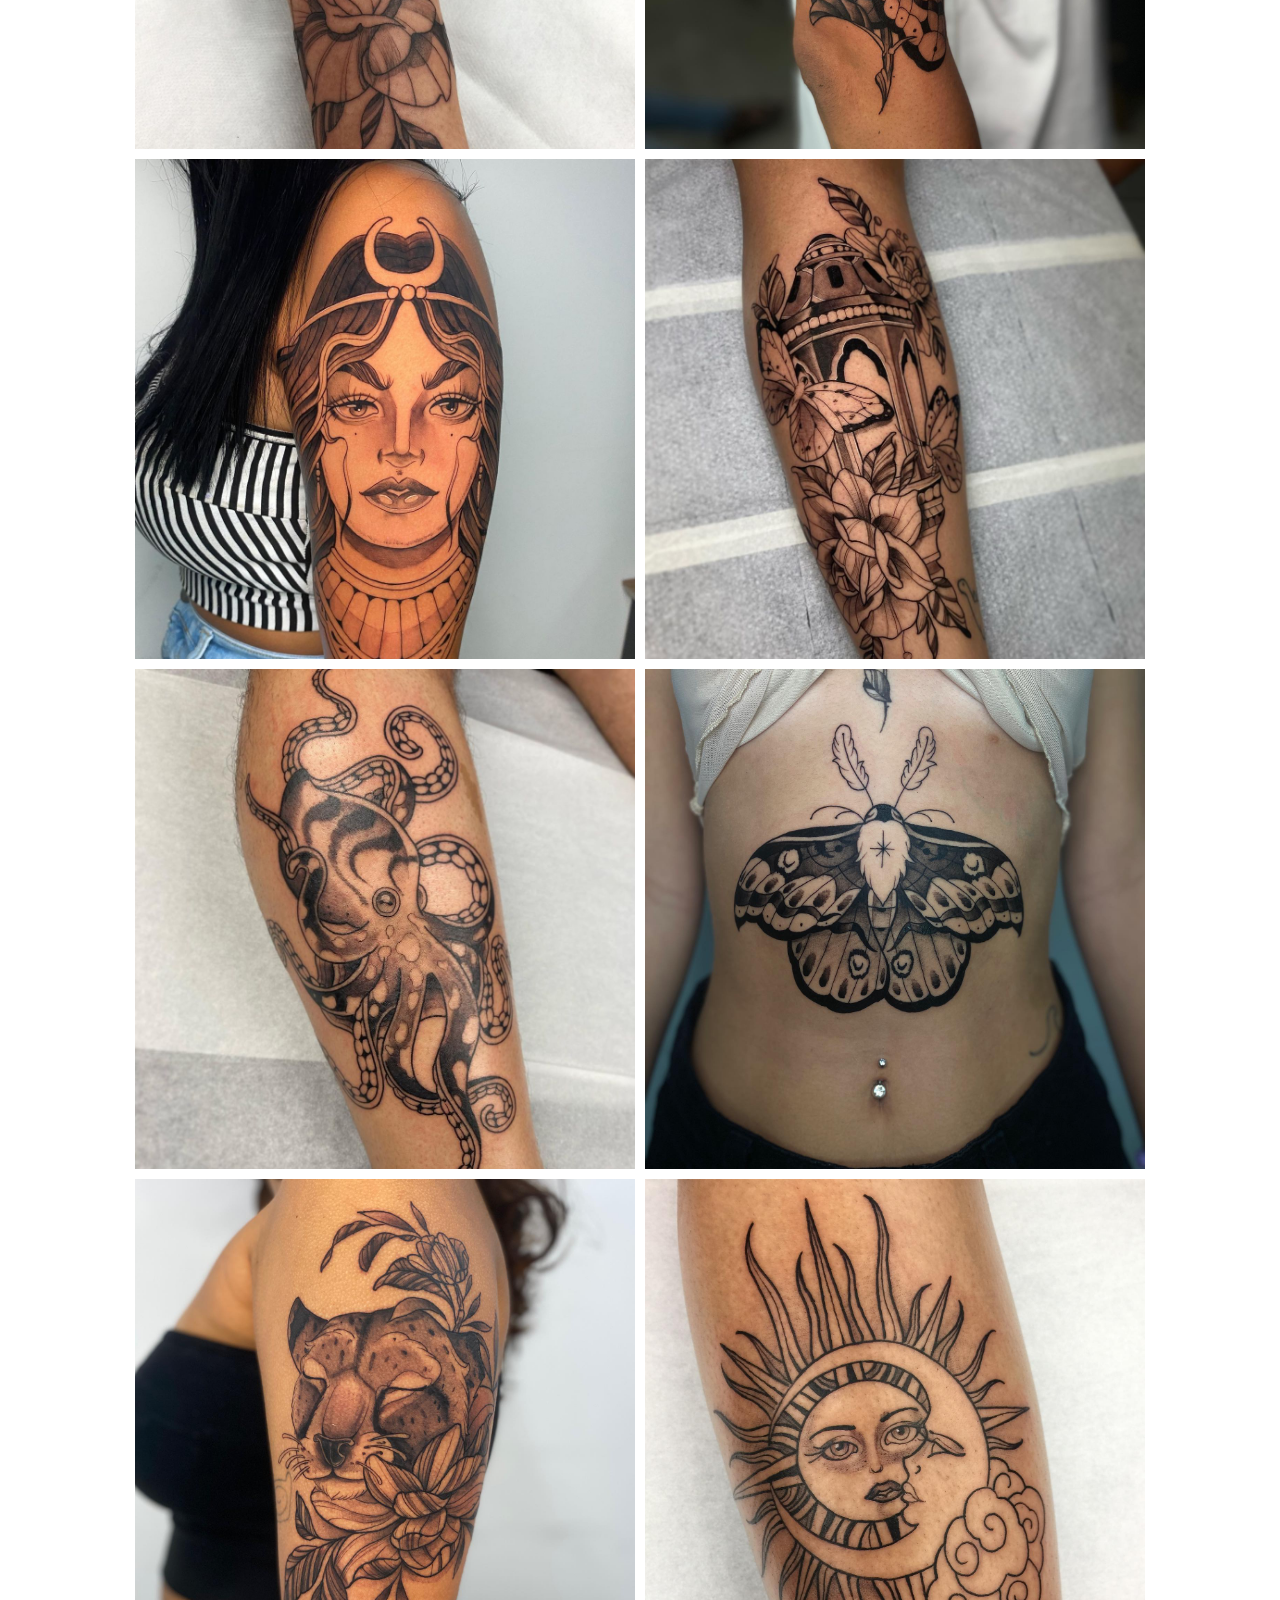
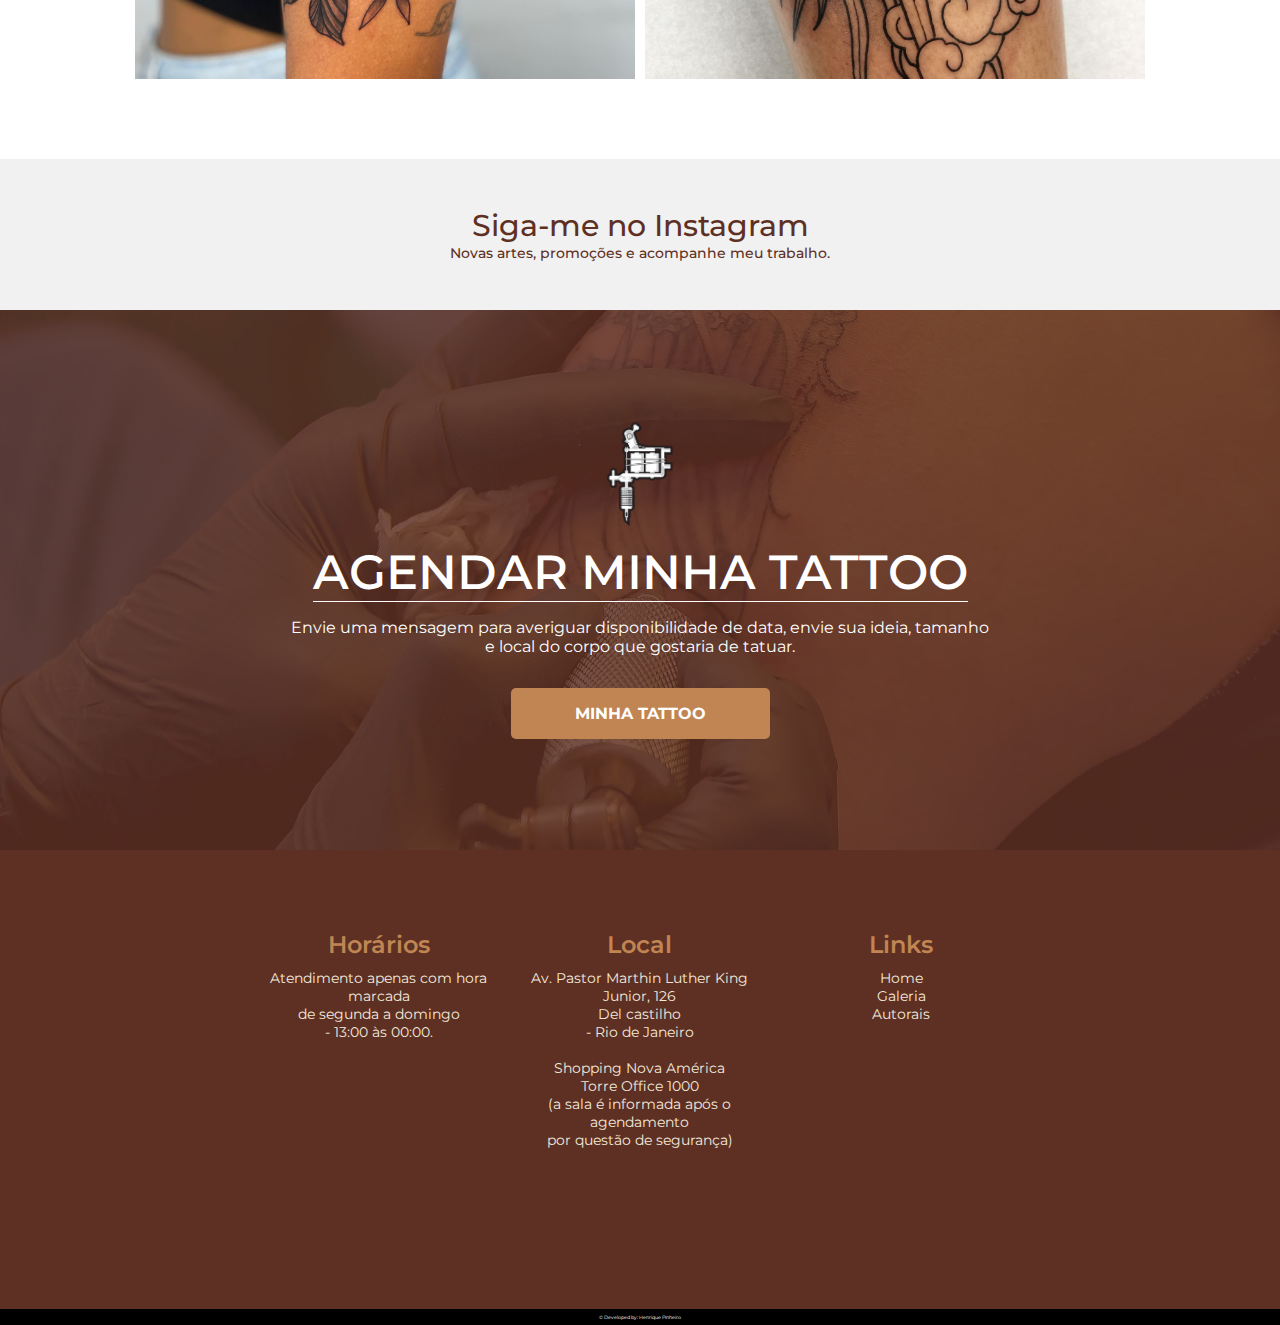
==== commit 7711b38b: "feat: new background main and new header" ====
--- a/portfolio.html
+++ b/portfolio.html
@@ -14,29 +14,32 @@
     crossorigin="anonymous" referrerpolicy="no-referrer" />
     <link rel="stylesheet" href="https://cdnjs.cloudflare.com/ajax/libs/font-awesome/6.4.2/css/all.min.css" integrity="sha512-z3gLpd7yknf1YoNbCzqRKc4qyor8gaKU1qmn+CShxbuBusANI9QpRohGBreCFkKxLhei6S9CQXFEbbKuqLg0DA==" crossorigin="anonymous" referrerpolicy="no-referrer" />
 <body>
-  <header>  
-    <h1 href="#" class="logo">Pedro Rodrigues</h1>
-    <nav class="navbar">
-      <ul class="menu">
-        <li class="item">
-          <a href="/index.html" class="link">Home</a>
-        </li>
-        <li class="item">
-          <a href="#" class="link">Galeria</a>
-        </li>
-        <li class="item">
-          <a href="#" class="link">Sobre</a>
-        </li>
-        <li class="item">
-          <a href="#" class="link">FAQ</a>
-        </li>
-      </ul>
-      <div class="hamburger">
-        <span class="bar"></span>
-        <span class="bar"></span>
-        <span class="bar"></span>
-      </div>
-    </nav>
+  <header>
+    <div class="headersize">
+      <img src="/img/maq.png" alt="Maquina de tatuar" class="maquinatattoo">
+      <nav class="navbar">
+        <ul class="menu">
+          <li class="item">
+            <a href="/index.html" class="link">Home</a>
+          </li>
+          <li class="item">
+            <a href="/portfolio.html" class="link">Galeria</a>
+          </li>
+          <li class="item">
+            <a href="#" class="link">Sobre</a>
+          </li>
+          <li class="item">
+            <a href="#doubts" class="link">FAQ</a>
+          </li>
+        </ul>
+        <div class="hamburger">
+          <span class="bar"></span>
+          <span class="bar"></span>
+          <span class="bar"></span>
+        </div>
+      </nav>
+      <a class="instanav" href="#"><i class="fa-brands fa-lg fa-instagram" style="color: white;"></i></a> 
+    </div>
   </header>
 
   <section class="gallery">
--- a/styles.css
+++ b/styles.css
@@ -24,16 +24,20 @@
 }
 
 header {
+    background-color: var(--color-marrom-1);
+}
+header .headersize {
+    max-width: 1000px;
+    width: 100%;
+    margin: 0 auto;
+
     display: flex;
     justify-content: space-between;
     align-items: center;
-    padding: 1.5rem;
-    position: absolute;
-    top: 0;
-    width: 60%;
+    padding: .7rem;
 }
 .maquinatattoo {
-    width: 50px;
+    width: 30px;
 }
 header .logo {
     font-family: var(--font);
@@ -45,7 +49,6 @@
 nav {
     display: flex;
     align-items: center;
-    padding-left: 6rem;
 }
 nav ul {
     display: flex;
@@ -82,8 +85,9 @@
     background-repeat: no-repeat;
     background-position: right;
     position: relative;
-    background-image: url('./img/bgmain3.jpg'); 
-}
+    background-image: url(/img/bgmaintattoo.jpg);
+}
+
 
 main h1 {
     font-family: var(--font);
@@ -429,6 +433,15 @@
     text-transform: uppercase;
     border-bottom: 1px solid #fff;
 }
+@media (max-width: 600px) {
+    .sizeorcament .titlesize {
+        border: 0;
+        font-size: 2rem;
+    }
+    .sizeorcament .psize {
+        padding: 1rem;
+    }
+}
 .sizeorcament .psize {
     font-size: 1rem;
     font-family: var(--font);
@@ -568,7 +581,7 @@
 
 @media (max-width: 678px) {
     header {
-        padding: 1.5rem 2rem;
+        padding: 0rem 2rem;
         width: 100%;
     }
     .menu {
@@ -585,6 +598,9 @@
         text-align: center;
         transition: 0.3s;
     }
+    .instanav {
+        display: none;
+    }
     .item {
         margin: 25px 0;
     }
@@ -600,7 +616,7 @@
       }
       .hamburger.active {
         position: fixed;
-        right: 30px;
+        right: 40px;
       }
       .hamburger.active .bar:nth-child(2) {
         opacity: 0;
@@ -665,10 +681,18 @@
     .linkfooter a {
         padding: 1rem 1.5rem;
     }
+    .buytattoo {
+        height: 100vh;
+        padding-top: 5rem;
+    }
     .sizeorcament {
-        margin-bottom: 3rem;
+        padding: 3rem 0rem;
     }
     .sizeorcament .titlesize h1 {
         font-size: 1rem;
     }
-}
+    .sizeorcament .titlesize {
+        border: 0;
+        font-size: 2rem;
+    }
+}
